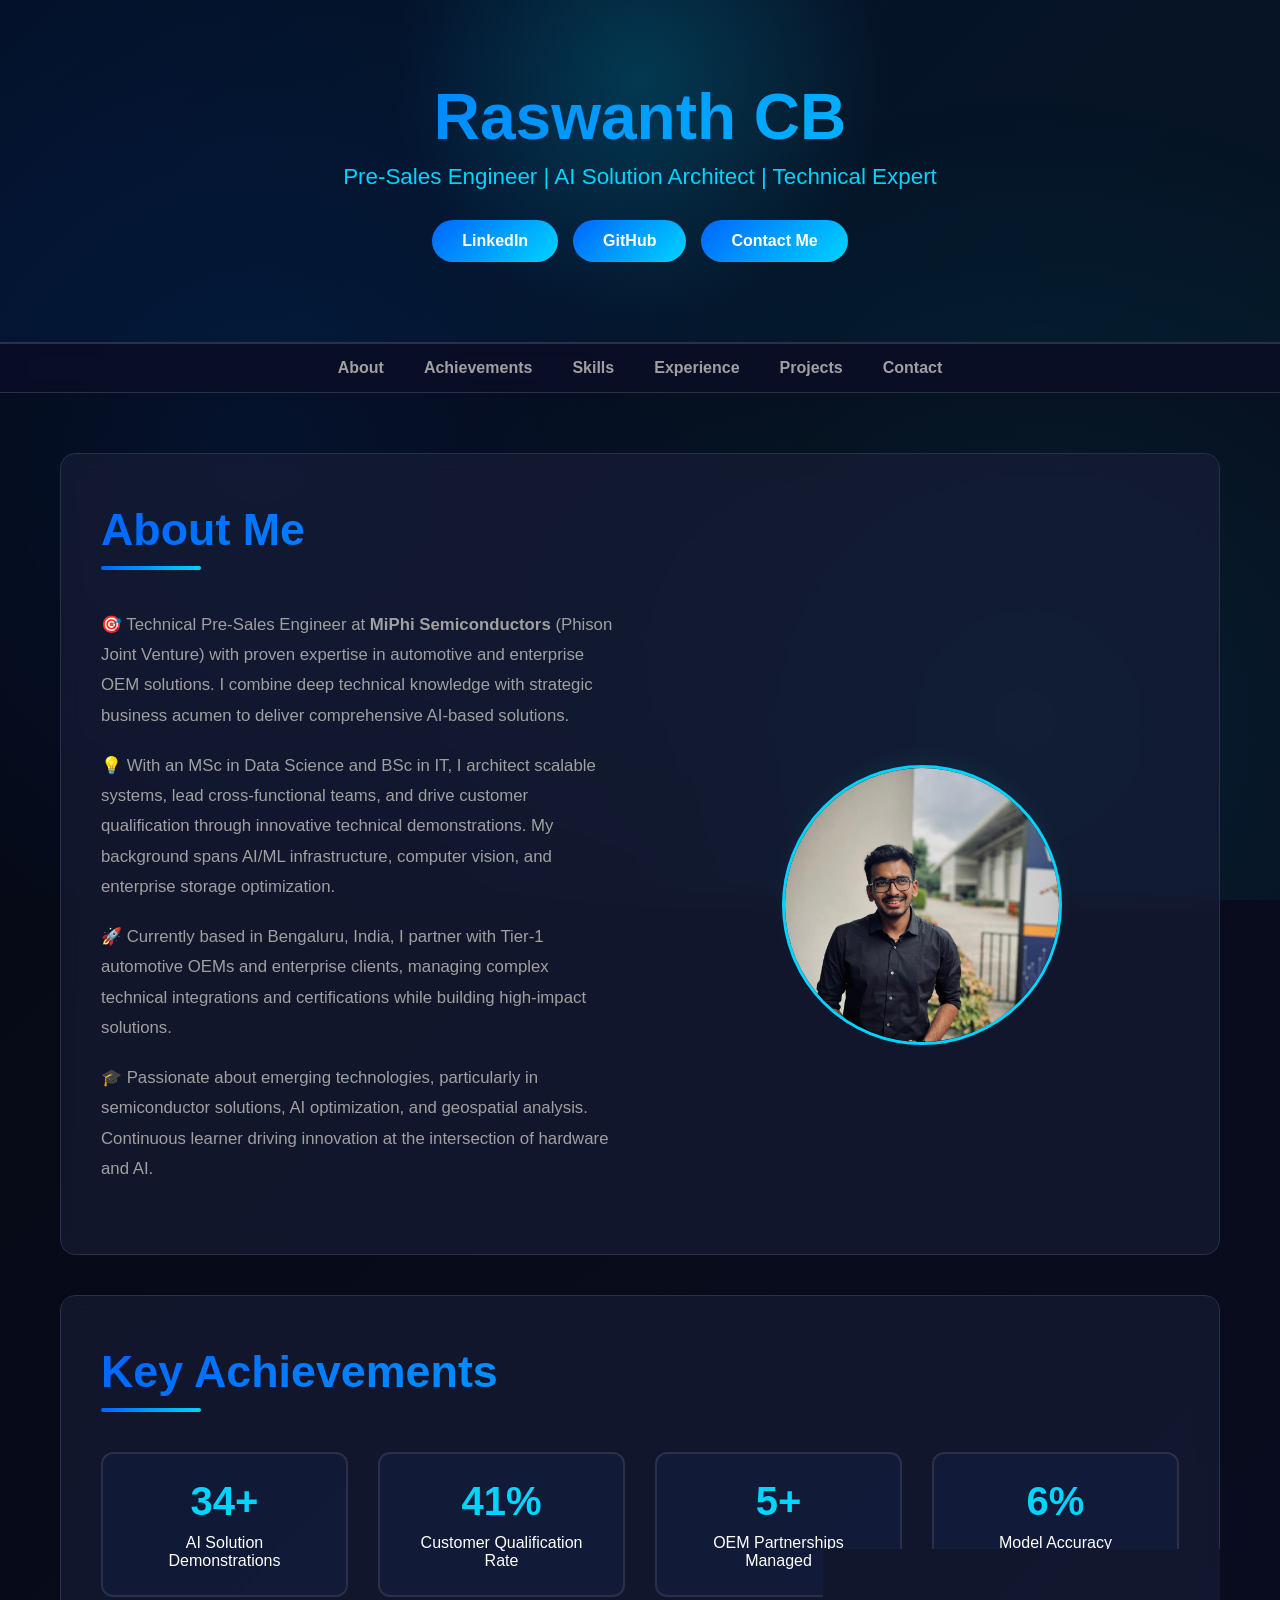
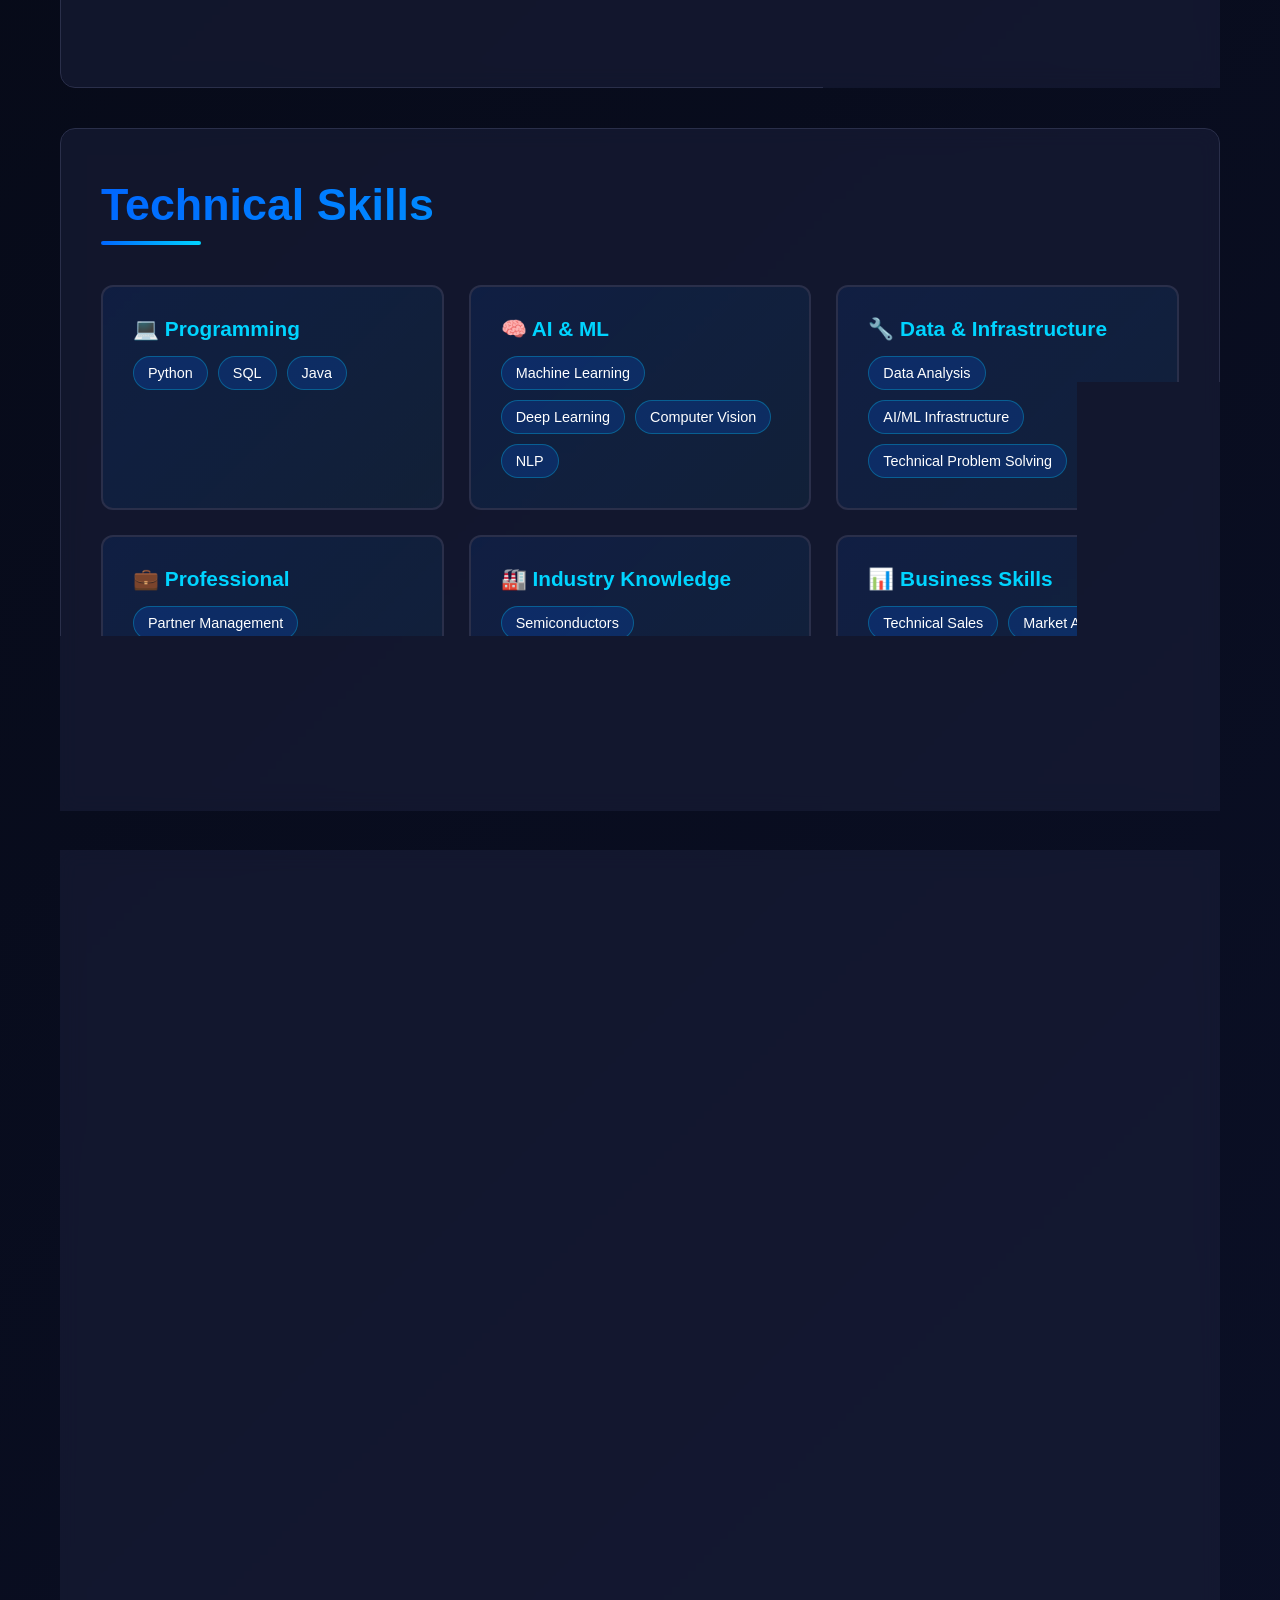
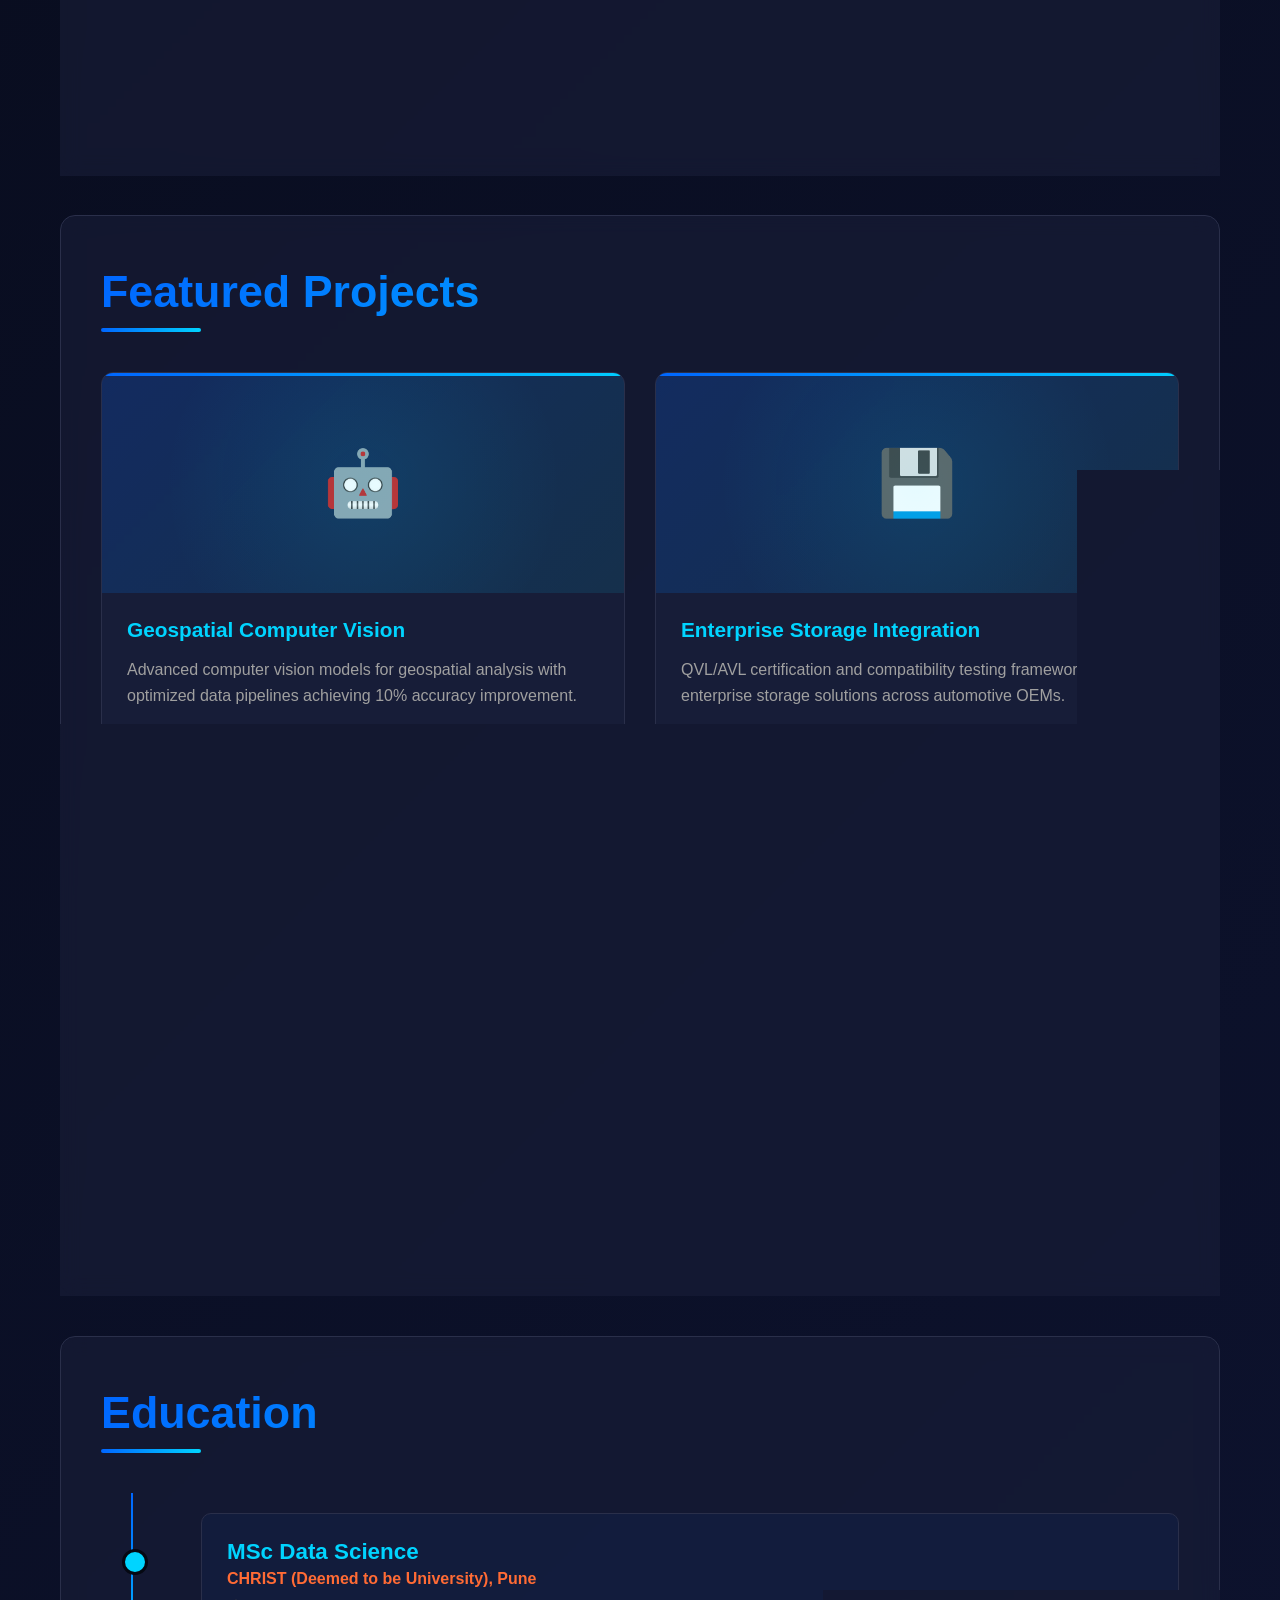
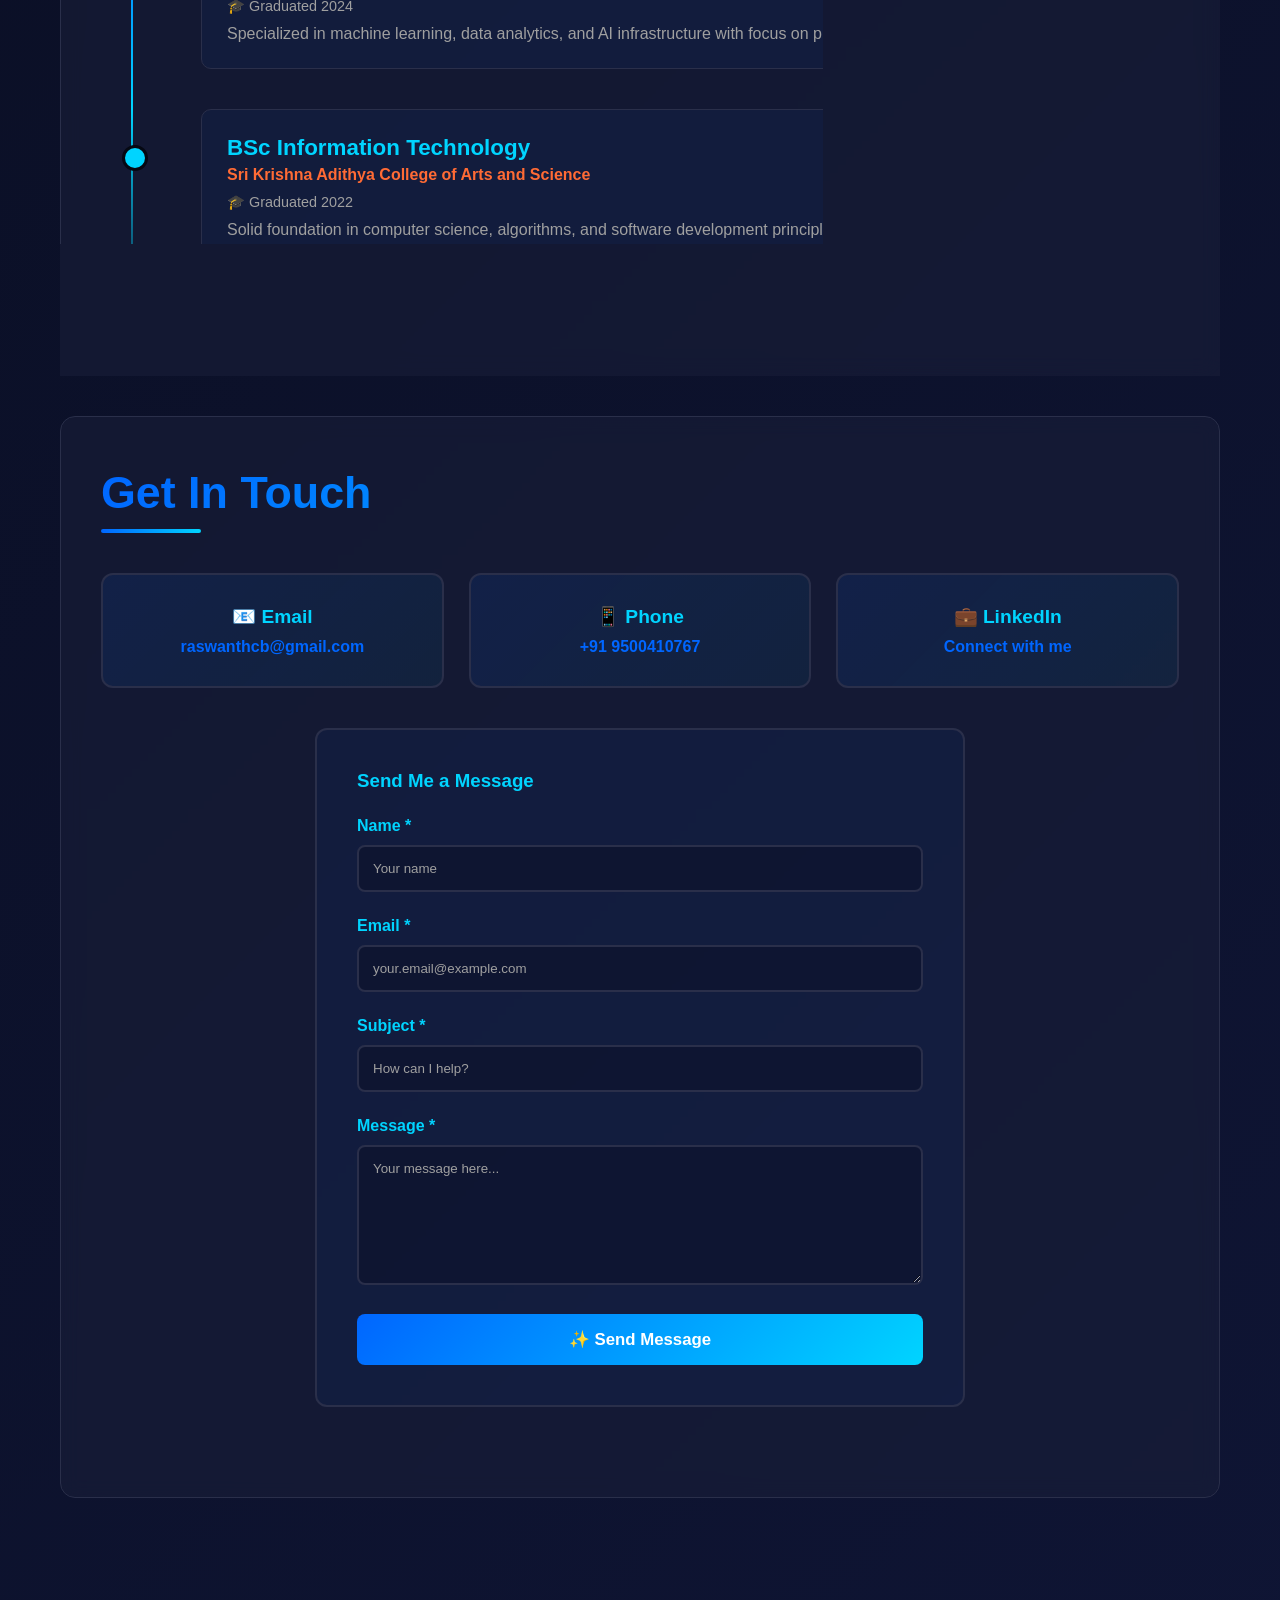
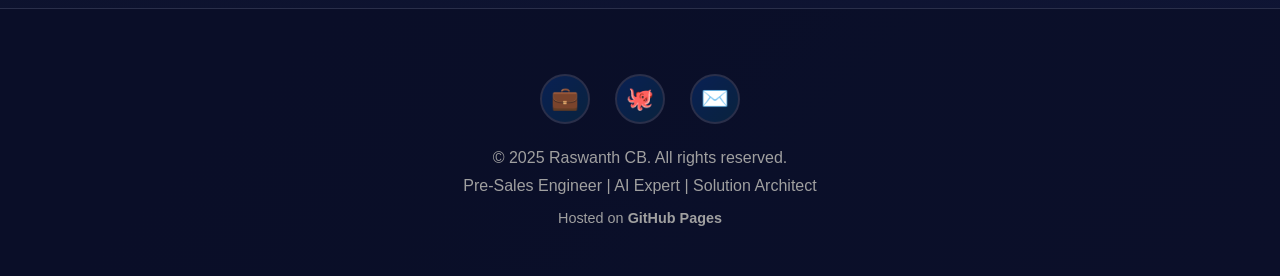
==== Raswanth CB Portfolio.html @ c5719f40 "Main" ====
<!DOCTYPE html>
<html lang="en">
<head>
    <meta charset="UTF-8">
    <meta name="viewport" content="width=device-width, initial-scale=1.0">
    <title>Raswanth CB - Pre-Sales Engineer & AI Expert</title>
    <style>
        * {
            margin: 0;
            padding: 0;
            box-sizing: border-box;
        }

        :root {
            --primary: #0066ff;
            --secondary: #00d4ff;
            --accent: #ff6b35;
            --dark-bg: #0a0e27;
            --darker-bg: #050812;
            --light-bg: #f8f9fa;
            --card-bg: #1a1f3a;
            --text-primary: #ffffff;
            --text-secondary: #a0a0a0;
            --border-color: #2a2f4a;
        }

        html {
            scroll-behavior: smooth;
        }

        body {
            font-family: 'Segoe UI', Tahoma, Geneva, Verdana, sans-serif;
            background: linear-gradient(135deg, var(--darker-bg) 0%, #0f1535 100%);
            color: var(--text-primary);
            overflow-x: hidden;
        }

        /* Animated Background */
        body::before {
            content: '';
            position: fixed;
            top: 0;
            left: 0;
            width: 100%;
            height: 100%;
            background: 
                radial-gradient(circle at 20% 50%, rgba(0, 102, 255, 0.1) 0%, transparent 50%),
                radial-gradient(circle at 80% 80%, rgba(0, 212, 255, 0.1) 0%, transparent 50%);
            pointer-events: none;
            z-index: -1;
            animation: bgShift 15s ease-in-out infinite;
        }

        @keyframes bgShift {
            0%, 100% { opacity: 0.5; }
            50% { opacity: 0.8; }
        }

        /* Header Section */
        header {
            background: linear-gradient(135deg, rgba(0, 102, 255, 0.1) 0%, rgba(0, 212, 255, 0.05) 100%);
            border-bottom: 2px solid var(--border-color);
            padding: 80px 20px;
            text-align: center;
            position: relative;
            overflow: hidden;
        }

        header::before {
            content: '';
            position: absolute;
            top: -50%;
            left: 50%;
            transform: translateX(-50%);
            width: 500px;
            height: 500px;
            background: radial-gradient(circle, rgba(0, 212, 255, 0.2) 0%, transparent 70%);
            animation: float 6s ease-in-out infinite;
        }

        @keyframes float {
            0%, 100% { transform: translateX(-50%) translateY(0px); }
            50% { transform: translateX(-50%) translateY(-30px); }
        }

        header h1 {
            font-size: 4em;
            font-weight: 800;
            margin-bottom: 10px;
            background: linear-gradient(135deg, var(--primary) 0%, var(--secondary) 100%);
            -webkit-background-clip: text;
            -webkit-text-fill-color: transparent;
            background-clip: text;
            animation: slideInDown 0.8s ease-out;
            position: relative;
            z-index: 1;
        }

        @keyframes slideInDown {
            from {
                opacity: 0;
                transform: translateY(-50px);
            }
            to {
                opacity: 1;
                transform: translateY(0);
            }
        }

        header p {
            font-size: 1.4em;
            color: var(--secondary);
            margin-bottom: 30px;
            animation: slideInUp 0.8s ease-out 0.2s both;
        }

        @keyframes slideInUp {
            from {
                opacity: 0;
                transform: translateY(50px);
            }
            to {
                opacity: 1;
                transform: translateY(0);
            }
        }

        .header-links {
            display: flex;
            justify-content: center;
            gap: 15px;
            flex-wrap: wrap;
            animation: slideInUp 0.8s ease-out 0.4s both;
        }

        .header-links a {
            padding: 12px 30px;
            background: linear-gradient(135deg, var(--primary) 0%, var(--secondary) 100%);
            color: white;
            text-decoration: none;
            border-radius: 30px;
            font-weight: 600;
            transition: all 0.3s ease;
            position: relative;
            overflow: hidden;
        }

        .header-links a::before {
            content: '';
            position: absolute;
            top: 0;
            left: -100%;
            width: 100%;
            height: 100%;
            background: rgba(255, 255, 255, 0.2);
            transition: left 0.3s ease;
        }

        .header-links a:hover::before {
            left: 100%;
        }

        .header-links a:hover {
            transform: translateY(-3px);
            box-shadow: 0 10px 30px rgba(0, 212, 255, 0.4);
        }

        /* Navigation */
        nav {
            background: rgba(10, 14, 39, 0.8);
            backdrop-filter: blur(10px);
            border-bottom: 1px solid var(--border-color);
            padding: 15px 20px;
            position: sticky;
            top: 0;
            z-index: 100;
        }

        nav ul {
            list-style: none;
            display: flex;
            justify-content: center;
            gap: 40px;
            flex-wrap: wrap;
            max-width: 1200px;
            margin: 0 auto;
        }

        nav a {
            color: var(--text-secondary);
            text-decoration: none;
            font-weight: 600;
            position: relative;
            transition: color 0.3s ease;
        }

        nav a::after {
            content: '';
            position: absolute;
            bottom: -5px;
            left: 0;
            width: 0;
            height: 2px;
            background: linear-gradient(90deg, var(--primary), var(--secondary));
            transition: width 0.3s ease;
        }

        nav a:hover {
            color: var(--secondary);
        }

        nav a:hover::after {
            width: 100%;
        }

        .container {
            max-width: 1200px;
            margin: 0 auto;
            padding: 20px;
        }

        section {
            background: rgba(26, 31, 58, 0.6);
            backdrop-filter: blur(10px);
            border: 1px solid var(--border-color);
            margin: 40px auto;
            padding: 50px 40px;
            border-radius: 15px;
            animation: fadeInUp 0.8s ease-out;
        }

        @keyframes fadeInUp {
            from {
                opacity: 0;
                transform: translateY(30px);
            }
            to {
                opacity: 1;
                transform: translateY(0);
            }
        }

        h2 {
            font-size: 2.8em;
            margin-bottom: 40px;
            background: linear-gradient(135deg, var(--primary) 0%, var(--secondary) 100%);
            -webkit-background-clip: text;
            -webkit-text-fill-color: transparent;
            background-clip: text;
            position: relative;
            padding-bottom: 15px;
        }

        h2::after {
            content: '';
            position: absolute;
            bottom: 0;
            left: 0;
            width: 100px;
            height: 4px;
            background: linear-gradient(90deg, var(--primary), var(--secondary));
            border-radius: 2px;
        }

        /* About Section */
        .about-content {
            display: grid;
            grid-template-columns: 1fr 1fr;
            gap: 50px;
            align-items: center;
        }

        .about-text p {
            margin-bottom: 20px;
            line-height: 1.8;
            color: var(--text-secondary);
            font-size: 1.05em;
        }

        .about-image {
            text-align: center;
            position: relative;
        }

        .about-image::before {
            content: '';
            position: absolute;
            top: -20px;
            left: 50%;
            transform: translateX(-50%);
            width: 300px;
            height: 300px;
            background: radial-gradient(circle, rgba(0, 212, 255, 0.3) 0%, transparent 70%);
            border-radius: 50%;
            animation: pulse 3s ease-in-out infinite;
        }

        @keyframes pulse {
            0%, 100% { transform: translateX(-50%) scale(1); }
            50% { transform: translateX(-50%) scale(1.1); }
        }

        .about-image img {
            width: 280px;
            height: 280px;
            border-radius: 50%;
            border: 3px solid var(--secondary);
            object-fit: cover;
            position: relative;
            z-index: 1;
            transition: transform 0.3s ease;
        }

        .about-image img:hover {
            transform: scale(1.05);
        }

        /* Skills Section */
        .skills-grid {
            display: grid;
            grid-template-columns: repeat(auto-fit, minmax(280px, 1fr));
            gap: 25px;
            margin-top: 30px;
        }

        .skill-card {
            background: linear-gradient(135deg, rgba(0, 102, 255, 0.1) 0%, rgba(0, 212, 255, 0.05) 100%);
            border: 2px solid var(--border-color);
            padding: 30px;
            border-radius: 12px;
            transition: all 0.3s ease;
            position: relative;
            overflow: hidden;
        }

        .skill-card::before {
            content: '';
            position: absolute;
            top: 0;
            left: 0;
            width: 100%;
            height: 4px;
            background: linear-gradient(90deg, var(--primary), var(--secondary));
            transform: scaleX(0);
            transform-origin: left;
            transition: transform 0.3s ease;
        }

        .skill-card:hover::before {
            transform: scaleX(1);
        }

        .skill-card:hover {
            transform: translateY(-10px);
            border-color: var(--secondary);
            background: linear-gradient(135deg, rgba(0, 102, 255, 0.15) 0%, rgba(0, 212, 255, 0.1) 100%);
        }

        .skill-card h4 {
            font-size: 1.3em;
            margin-bottom: 15px;
            color: var(--secondary);
        }

        .skill-tags {
            display: flex;
            flex-wrap: wrap;
            gap: 10px;
        }

        .skill-tag {
            background: rgba(0, 102, 255, 0.2);
            border: 1px solid rgba(0, 212, 255, 0.3);
            padding: 8px 14px;
            border-radius: 20px;
            font-size: 0.9em;
            transition: all 0.3s ease;
        }

        .skill-tag:hover {
            background: rgba(0, 212, 255, 0.3);
            border-color: var(--secondary);
            transform: scale(1.05);
        }

        /* Experience Section */
        .experience-timeline {
            position: relative;
            padding: 20px 0;
        }

        .experience-timeline::before {
            content: '';
            position: absolute;
            left: 30px;
            top: 0;
            bottom: 0;
            width: 2px;
            background: linear-gradient(180deg, var(--primary), var(--secondary), transparent);
        }

        .experience-item {
            margin-bottom: 40px;
            margin-left: 100px;
            padding: 25px;
            background: rgba(0, 102, 255, 0.05);
            border: 1px solid var(--border-color);
            border-radius: 10px;
            position: relative;
            transition: all 0.3s ease;
        }

        .experience-item::before {
            content: '';
            position: absolute;
            left: -80px;
            top: 35px;
            width: 20px;
            height: 20px;
            background: var(--secondary);
            border: 3px solid var(--darker-bg);
            border-radius: 50%;
            transition: all 0.3s ease;
        }

        .experience-item:hover {
            background: rgba(0, 102, 255, 0.1);
            border-color: var(--secondary);
            transform: translateX(10px);
        }

        .experience-item:hover::before {
            width: 28px;
            height: 28px;
            left: -84px;
            top: 31px;
            box-shadow: 0 0 20px rgba(0, 212, 255, 0.6);
        }

        .experience-item h3 {
            font-size: 1.4em;
            color: var(--secondary);
            margin: 0 0 5px 0;
        }

        .company {
            color: var(--accent);
            font-weight: 600;
            margin: 5px 0;
        }

        .duration {
            color: var(--text-secondary);
            font-size: 0.9em;
            margin: 10px 0;
        }

        .responsibilities {
            margin: 15px 0;
            color: var(--text-secondary);
        }

        .responsibilities li {
            margin-left: 20px;
            margin-bottom: 10px;
            line-height: 1.6;
        }

        /* Projects Section */
        .project-grid {
            display: grid;
            grid-template-columns: repeat(auto-fit, minmax(340px, 1fr));
            gap: 30px;
            margin-top: 30px;
        }

        .project-card {
            background: rgba(26, 31, 58, 0.8);
            border: 1px solid var(--border-color);
            border-radius: 12px;
            overflow: hidden;
            transition: all 0.3s ease;
            position: relative;
        }

        .project-card::before {
            content: '';
            position: absolute;
            top: 0;
            left: 0;
            right: 0;
            height: 3px;
            background: linear-gradient(90deg, var(--primary), var(--secondary), var(--accent));
            background-size: 200% 100%;
            animation: gradient 3s ease infinite;
        }

        @keyframes gradient {
            0% { background-position: 0% center; }
            100% { background-position: 200% center; }
        }

        .project-card:hover {
            transform: translateY(-15px);
            border-color: var(--secondary);
            box-shadow: 0 20px 40px rgba(0, 212, 255, 0.2);
        }

        .project-image {
            width: 100%;
            height: 220px;
            background: linear-gradient(135deg, rgba(0, 102, 255, 0.2) 0%, rgba(0, 212, 255, 0.1) 100%);
            display: flex;
            align-items: center;
            justify-content: center;
            font-size: 4em;
            position: relative;
            overflow: hidden;
        }

        .project-image::before {
            content: '';
            position: absolute;
            top: 0;
            left: 0;
            right: 0;
            bottom: 0;
            background: radial-gradient(circle at 50% 50%, rgba(0, 212, 255, 0.1) 0%, transparent 70%);
            animation: shine 3s ease-in-out infinite;
        }

        @keyframes shine {
            0%, 100% { opacity: 0; }
            50% { opacity: 1; }
        }

        .project-content {
            padding: 25px;
        }

        .project-content h3 {
            font-size: 1.3em;
            color: var(--secondary);
            margin-bottom: 10px;
        }

        .project-description {
            color: var(--text-secondary);
            margin: 15px 0;
            line-height: 1.6;
        }

        .project-tech {
            display: flex;
            flex-wrap: wrap;
            gap: 8px;
            margin: 15px 0;
        }

        .tech-badge {
            background: rgba(0, 102, 255, 0.2);
            border: 1px solid rgba(0, 212, 255, 0.3);
            color: var(--secondary);
            padding: 6px 12px;
            border-radius: 15px;
            font-size: 0.8em;
            transition: all 0.3s ease;
        }

        .tech-badge:hover {
            background: rgba(0, 212, 255, 0.3);
            border-color: var(--secondary);
        }

        .project-links {
            margin-top: 15px;
            display: flex;
            gap: 10px;
        }

        .project-links a {
            flex: 1;
            padding: 10px 15px;
            background: linear-gradient(135deg, var(--primary) 0%, var(--secondary) 100%);
            color: white;
            text-decoration: none;
            border-radius: 6px;
            text-align: center;
            font-weight: 600;
            transition: all 0.3s ease;
            position: relative;
            overflow: hidden;
        }

        .project-links a::before {
            content: '';
            position: absolute;
            top: 50%;
            left: 50%;
            width: 0;
            height: 0;
            background: rgba(255, 255, 255, 0.3);
            border-radius: 50%;
            transform: translate(-50%, -50%);
            transition: width 0.6s, height 0.6s;
        }

        .project-links a:hover::before {
            width: 300px;
            height: 300px;
        }

        .project-links a:hover {
            transform: translateY(-2px);
        }

        /* Contact Section */
        .contact-info {
            display: grid;
            grid-template-columns: repeat(auto-fit, minmax(250px, 1fr));
            gap: 25px;
            margin: 40px 0;
        }

        .contact-item {
            background: linear-gradient(135deg, rgba(0, 102, 255, 0.1) 0%, rgba(0, 212, 255, 0.05) 100%);
            border: 2px solid var(--border-color);
            padding: 30px;
            border-radius: 12px;
            text-align: center;
            transition: all 0.3s ease;
            position: relative;
            overflow: hidden;
        }

        .contact-item::before {
            content: '';
            position: absolute;
            top: -50%;
            left: 50%;
            transform: translateX(-50%);
            width: 200px;
            height: 200px;
            background: radial-gradient(circle, rgba(0, 212, 255, 0.2) 0%, transparent 70%);
            opacity: 0;
            transition: opacity 0.3s ease;
        }

        .contact-item:hover {
            border-color: var(--secondary);
            transform: translateY(-10px);
        }

        .contact-item:hover::before {
            opacity: 1;
        }

        .contact-item h4 {
            font-size: 1.2em;
            margin-bottom: 10px;
            color: var(--secondary);
            position: relative;
            z-index: 1;
        }

        .contact-item a {
            color: var(--primary);
            text-decoration: none;
            font-weight: 600;
            transition: color 0.3s ease;
            position: relative;
            z-index: 1;
        }

        .contact-item a:hover {
            color: var(--secondary);
        }

        /* Contact Form */
        .contact-form {
            max-width: 650px;
            margin: 40px auto;
            padding: 40px;
            background: rgba(0, 102, 255, 0.05);
            border: 2px solid var(--border-color);
            border-radius: 12px;
        }

        .form-group {
            margin-bottom: 25px;
        }

        .form-group label {
            display: block;
            margin-bottom: 10px;
            font-weight: 600;
            color: var(--secondary);
        }

        .form-group input,
        .form-group textarea {
            width: 100%;
            padding: 14px;
            background: rgba(10, 14, 39, 0.5);
            border: 2px solid var(--border-color);
            border-radius: 8px;
            color: var(--text-primary);
            font-family: inherit;
            transition: all 0.3s ease;
        }

        .form-group input::placeholder,
        .form-group textarea::placeholder {
            color: var(--text-secondary);
        }

        .form-group input:focus,
        .form-group textarea:focus {
            outline: none;
            border-color: var(--secondary);
            background: rgba(0, 102, 255, 0.1);
            box-shadow: 0 0 15px rgba(0, 212, 255, 0.2);
        }

        .form-group textarea {
            resize: vertical;
            min-height: 140px;
        }

        .submit-btn {
            width: 100%;
            padding: 15px;
            background: linear-gradient(135deg, var(--primary) 0%, var(--secondary) 100%);
            color: white;
            border: none;
            border-radius: 8px;
            font-size: 1.05em;
            font-weight: 700;
            cursor: pointer;
            transition: all 0.3s ease;
            position: relative;
            overflow: hidden;
        }

        .submit-btn::before {
            content: '';
            position: absolute;
            top: 0;
            left: -100%;
            width: 100%;
            height: 100%;
            background: rgba(255, 255, 255, 0.2);
            transition: left 0.3s ease;
        }

        .submit-btn:hover::before {
            left: 100%;
        }

        .submit-btn:hover {
            transform: translateY(-3px);
            box-shadow: 0 15px 35px rgba(0, 212, 255, 0.4);
        }

        /* Footer */
        footer {
            background: rgba(10, 14, 39, 0.8);
            border-top: 1px solid var(--border-color);
            color: var(--text-secondary);
            text-align: center;
            padding: 40px 20px;
            margin-top: 50px;
        }

        .social-links {
            display: flex;
            justify-content: center;
            gap: 25px;
            margin: 25px 0;
        }

        .social-links a {
            display: inline-flex;
            align-items: center;
            justify-content: center;
            width: 50px;
            height: 50px;
            background: linear-gradient(135deg, rgba(0, 102, 255, 0.2) 0%, rgba(0, 212, 255, 0.1) 100%);
            border: 2px solid var(--border-color);
            border-radius: 50%;
            color: var(--secondary);
            text-decoration: none;
            font-size: 1.4em;
            transition: all 0.3s ease;
        }

        .social-links a:hover {
            background: linear-gradient(135deg, var(--primary) 0%, var(--secondary) 100%);
            border-color: var(--secondary);
            transform: translateY(-5px);
            box-shadow: 0 10px 25px rgba(0, 212, 255, 0.3);
        }

        footer p {
            margin: 10px 0;
        }

        /* Responsive Design */
        @media (max-width: 768px) {
            header h1 {
                font-size: 2.2em;
            }

            header p {
                font-size: 1.1em;
            }

            nav ul {
                gap: 20px;
            }

            section {
                padding: 30px 20px;
                margin: 25px auto;
            }

            h2 {
                font-size: 1.8em;
            }

            .about-content {
                grid-template-columns: 1fr;
            }

            .about-image img {
                width: 200px;
                height: 200px;
            }

            .project-grid {
                grid-template-columns: 1fr;
            }

            .experience-timeline::before {
                left: 15px;
            }

            .experience-item {
                margin-left: 60px;
            }

            .experience-item::before {
                left: -50px;
            }

            .contact-form {
                padding: 25px;
            }
        }

        /* Scroll Animation */
        .fade-in {
            opacity: 0;
            transform: translateY(20px);
            animation: fadeInUp 0.8s ease-out forwards;
        }

        /* Counter Animation */
        .stat-number {
            font-size: 2.5em;
            font-weight: 700;
            color: var(--secondary);
            margin-bottom: 10px;
        }

        .stats-container {
            display: grid;
            grid-template-columns: repeat(auto-fit, minmax(200px, 1fr));
            gap: 30px;
            margin: 40px 0;
        }

        .stat-card {
            text-align: center;
            padding: 25px;
            background: rgba(0, 102, 255, 0.05);
            border: 2px solid var(--border-color);
            border-radius: 12px;
            transition: all 0.3s ease;
        }

        .stat-card:hover {
            border-color: var(--secondary);
            transform: translateY(-8px);
            background: rgba(0, 102, 255, 0.1);
        }
    </style>
</head>
<body>
    <header>
        <h1>Raswanth CB</h1>
        <p>Pre-Sales Engineer | AI Solution Architect | Technical Expert</p>
        <div class="header-links">
            <a href="https://www.linkedin.com/in/raswanth-cb-0250451b0/" target="_blank">LinkedIn</a>
            <a href="https://github.com/raswanth-cb" target="_blank">GitHub</a>
            <a href="#contact">Contact Me</a>
        </div>
    </header>

    <nav>
        <ul>
            <li><a href="#about">About</a></li>
            <li><a href="#stats">Achievements</a></li>
            <li><a href="#skills">Skills</a></li>
            <li><a href="#experience">Experience</a></li>
            <li><a href="#projects">Projects</a></li>
            <li><a href="#contact">Contact</a></li>
        </ul>
    </nav>

    <div class="container">
        <!-- About Section -->
        <section id="about">
            <h2>About Me</h2>
            <div class="about-content">
                <div class="about-text">
                    <p>🎯 Technical Pre-Sales Engineer at <strong>MiPhi Semiconductors</strong> (Phison Joint Venture) with proven expertise in automotive and enterprise OEM solutions. I combine deep technical knowledge with strategic business acumen to deliver comprehensive AI-based solutions.</p>
                    <p>💡 With an MSc in Data Science and BSc in IT, I architect scalable systems, lead cross-functional teams, and drive customer qualification through innovative technical demonstrations. My background spans AI/ML infrastructure, computer vision, and enterprise storage optimization.</p>
                    <p>🚀 Currently based in Bengaluru, India, I partner with Tier-1 automotive OEMs and enterprise clients, managing complex technical integrations and certifications while building high-impact solutions.</p>
                    <p>🎓 Passionate about emerging technologies, particularly in semiconductor solutions, AI optimization, and geospatial analysis. Continuous learner driving innovation at the intersection of hardware and AI.</p>
                </div>
                <div class="about-image">
                    <img src="WhatsApp Image 2025-12-21 at 8.25.29 PM.jpeg" alt="Profile Photo">
                </div>
            </div>
        </section>

        <!-- Achievements Section -->
        <section id="stats">
            <h2>Key Achievements</h2>
            <div class="stats-container">
                <div class="stat-card">
                    <div class="stat-number">50+</div>
                    <p>AI Solution Demonstrations</p>
                </div>
                <div class="stat-card">
                    <div class="stat-number">60%</div>
                    <p>Customer Qualification Rate</p>
                </div>
                <div class="stat-card">
                    <div class="stat-number">8+</div>
                    <p>OEM Partnerships Managed</p>
                </div>
                <div class="stat-card">
                    <div class="stat-number">10%</div>
                    <p>Model Accuracy Improvement</p>
                </div>
            </div>
        </section>

        <!-- Skills Section -->
        <section id="skills">
            <h2>Technical Skills</h2>
            <div class="skills-grid">
                <div class="skill-card">
                    <h4>💻 Programming</h4>
                    <div class="skill-tags">
                        <span class="skill-tag">Python</span>
                        <span class="skill-tag">SQL</span>
                        <span class="skill-tag">Java</span>
                    </div>
                </div>
                <div class="skill-card">
                    <h4>🧠 AI & ML</h4>
                    <div class="skill-tags">
                        <span class="skill-tag">Machine Learning</span>
                        <span class="skill-tag">Deep Learning</span>
                        <span class="skill-tag">Computer Vision</span>
                        <span class="skill-tag">NLP</span>
                    </div>
                </div>
                <div class="skill-card">
                    <h4>🔧 Data & Infrastructure</h4>
                    <div class="skill-tags">
                        <span class="skill-tag">Data Analysis</span>
                        <span class="skill-tag">AI/ML Infrastructure</span>
                        <span class="skill-tag">Technical Problem Solving</span>
                    </div>
                </div>
                <div class="skill-card">
                    <h4>💼 Professional</h4>
                    <div class="skill-tags">
                        <span class="skill-tag">Partner Management</span>
                        <span class="skill-tag">Team Leadership</span>
                        <span class="skill-tag">Solution Design</span>
                    </div>
                </div>
                <div class="skill-card">
                    <h4>🏭 Industry Knowledge</h4>
                    <div class="skill-tags">
                        <span class="skill-tag">Semiconductors</span>
                        <span class="skill-tag">Automotive OEM</span>
                        <span class="skill-tag">Enterprise Storage</span>
                        <span class="skill-tag">QVL/AVL</span>
                    </div>
                </div>
                <div class="skill-card">
                    <h4>📊 Business Skills</h4>
                    <div class="skill-tags">
                        <span class="skill-tag">Technical Sales</span>
                        <span class="skill-tag">Market Analysis</span>
                        <span class="skill-tag">Troubleshooting</span>
                    </div>
                </div>
            </div>
        </section>

        <!-- Experience Section -->
        <section id="experience">
            <h2>Work Experience</h2>
            <div class="experience-timeline">
                <div class="experience-item">
                    <h3>Pre-Sales Engineer</h3>
                    <div class="company">MiPhi Semiconductors (Phison Joint Venture)</div>
                    <div class="duration">📍 Bangalore | Nov 2024 – Present</div>
                    <div class="responsibilities">
                        <ul>
                            <li>🎯 Managed 8+ OEM partnerships, delivered 50+ AI-based solution demonstrations achieving 60% customer qualification rate</li>
                            <li>📋 Managed QVL/AVL certification and integration compatibility testing for Enterprise storage SKUs across Tier-1 and Tier-2 OEMs</li>
                            <li>🔧 Worked and troubleshot embedded storage solutions for Tier-1 automotive OEM partners</li>
                            <li>👥 Led 2+ cross-functional technical projects, aligning teams from Engineering, Sales, and Product Management on solution roadmaps</li>
                        </ul>
                    </div>
                </div>

                <div class="experience-item">
                    <h3>AI Developer Intern</h3>
                    <div class="company">Tata Institute of Social Sciences (TISS)</div>
                    <div class="duration">📍 Hyderabad | Jan 2024 – Jun 2024</div>
                    <div class="responsibilities">
                        <ul>
                            <li>🛰️ Architected computer vision models for geospatial analysis applications</li>
                            <li>📈 Increased model accuracy by 10% through optimized data processing pipelines</li>
                            <li>🗺️ Processed geospatial data points across multiple datasets for advanced analytics</li>
                        </ul>
                    </div>
                </div>
            </div>
        </section>

        <!-- Projects Section -->
        <section id="projects">
            <h2>Featured Projects</h2>
            <div class="project-grid">
                <div class="project-card">
                    <div class="project-image">🤖</div>
                    <div class="project-content">
                        <h3>Geospatial Computer Vision</h3>
                        <p class="project-description">Advanced computer vision models for geospatial analysis with optimized data pipelines achieving 10% accuracy improvement.</p>
                        <div class="project-tech">
                            <span class="tech-badge">Python</span>
                            <span class="tech-badge">Computer Vision</span>
                            <span class="tech-badge">Geospatial Data</span>
                            <span class="tech-badge">TensorFlow</span>
                        </div>
                    </div>
                </div>

                <div class="project-card">
                    <div class="project-image">💾</div>
                    <div class="project-content">
                        <h3>Enterprise Storage Integration</h3>
                        <p class="project-description">QVL/AVL certification and compatibility testing framework for enterprise storage solutions across automotive OEMs.</p>
                        <div class="project-tech">
                            <span class="tech-badge">Hardware Testing</span>
                            <span class="tech-badge">Integration</span>
                            <span class="tech-badge">Validation</span>
                            <span class="tech-badge">Certification</span>
                        </div>
                    </div>
                </div>

                <div class="project-card">
                    <div class="project-image">🔌</div>
                    <div class="project-content">
                        <h3>AI Solution Architecture</h3>
                        <p class="project-description">Designed and delivered 50+ AI-based solution demonstrations for automotive and enterprise clients with 60% qualification rate.</p>
                        <div class="project-tech">
                            <span class="tech-badge">AI/ML</span>
                            <span class="tech-badge">Solution Design</span>
                            <span class="tech-badge">Demonstration</span>
                            <span class="tech-badge">Deployment</span>
                        </div>
                    </div>
                </div>

                <div class="project-card">
                    <div class="project-image">📊</div>
                    <div class="project-content">
                        <h3>OEM Partnership Management</h3>
                        <p class="project-description">Strategic partnership management framework for 8+ automotive OEM clients, driving technical alignment and product adoption.</p>
                        <div class="project-tech">
                            <span class="tech-badge">Partner Mgmt</span>
                            <span class="tech-badge">Strategy</span>
                            <span class="tech-badge">Leadership</span>
                            <span class="tech-badge">OEM Relations</span>
                        </div>
                    </div>
                </div>
            </div>
        </section>

        <!-- Education Section -->
        <section id="education">
            <h2>Education</h2>
            <div class="experience-timeline">
                <div class="experience-item">
                    <h3>MSc Data Science</h3>
                    <div class="company">CHRIST (Deemed to be University), Pune</div>
                    <div class="duration">🎓 Graduated 2024</div>
                    <p style="color: var(--text-secondary); margin-top: 10px;">Specialized in machine learning, data analytics, and AI infrastructure with focus on practical applications.</p>
                </div>

                <div class="experience-item">
                    <h3>BSc Information Technology</h3>
                    <div class="company">Sri Krishna Adithya College of Arts and Science</div>
                    <div class="duration">🎓 Graduated 2022</div>
                    <p style="color: var(--text-secondary); margin-top: 10px;">Solid foundation in computer science, algorithms, and software development principles.</p>
                </div>
            </div>
        </section>

        <!-- Contact Section -->
        <section id="contact">
            <h2>Get In Touch</h2>
            <div class="contact-info">
                <div class="contact-item">
                    <h4>📧 Email</h4>
                    <a href="mailto:raswanthcb@gmail.com">raswanthcb@gmail.com</a>
                </div>
                <div class="contact-item">
                    <h4>📱 Phone</h4>
                    <a href="tel:+919500410767">+91 9500410767</a>
                </div>
                <div class="contact-item">
                    <h4>💼 LinkedIn</h4>
                    <a href="https://www.linkedin.com/in/raswanth-cb-0250451b0/" target="_blank">Connect with me</a>
                </div>
            </div>
            
            <div class="contact-form">
                <h3 style="color: var(--secondary); margin-bottom: 25px;">Send Me a Message</h3>
                <form id="contactForm">
                    <div class="form-group">
                        <label for="name">Name *</label>
                        <input type="text" id="name" name="name" placeholder="Your name" required>
                    </div>
                    <div class="form-group">
                        <label for="email">Email *</label>
                        <input type="email" id="email" name="email" placeholder="your.email@example.com" required>
                    </div>
                    <div class="form-group">
                        <label for="subject">Subject *</label>
                        <input type="text" id="subject" name="subject" placeholder="How can I help?" required>
                    </div>
                    <div class="form-group">
                        <label for="message">Message *</label>
                        <textarea id="message" name="message" placeholder="Your message here..." required></textarea>
                    </div>
                    <button type="submit" class="submit-btn">✨ Send Message</button>
                </form>
            </div>
        </section>
    </div>

    <footer>
        <div class="social-links">
            <a href="https://www.linkedin.com/in/raswanth-cb-0250451b0/" target="_blank" title="LinkedIn">💼</a>
            <a href="https://github.com/raswanth-cb" target="_blank" title="GitHub">🐙</a>
            <a href="mailto:raswanthcb@gmail.com" title="Email">✉️</a>
        </div>
        <p>&copy; 2025 Raswanth CB. All rights reserved.</p>
        <p>Pre-Sales Engineer | AI Expert | Solution Architect</p>
        <p style="font-size: 0.9em; margin-top: 15px;">Hosted on <strong>GitHub Pages</strong></p>
    </footer>

    <script>
        // Form Submission Handler
        document.getElementById('contactForm').addEventListener('submit', function(e) {
            e.preventDefault();
            
            const name = document.getElementById('name').value;
            const email = document.getElementById('email').value;
            const subject = document.getElementById('subject').value;
            const message = document.getElementById('message').value;
            
            // Simple validation
            if(name && email && subject && message) {
                alert(`Thank you, ${name}! Your message has been received. I'll get back to you soon at ${email}.`);
                this.reset();
            } else {
                alert('Please fill all fields!');
            }
        });

        // Smooth Scrolling for Navigation
        document.querySelectorAll('a[href^="#"]').forEach(anchor => {
            anchor.addEventListener('click', function(e) {
                e.preventDefault();
                const target = document.querySelector(this.getAttribute('href'));
                if(target) {
                    target.scrollIntoView({ behavior: 'smooth', block: 'start' });
                }
            });
        });

        // Intersection Observer for Fade-in Animation
        const observerOptions = {
            threshold: 0.1,
            rootMargin: '0px 0px -100px 0px'
        };

        const observer = new IntersectionObserver(function(entries) {
            entries.forEach(entry => {
                if(entry.isIntersecting) {
                    entry.target.classList.add('fade-in');
                    observer.unobserve(entry.target);
                }
            });
        }, observerOptions);

        // Observe all sections
        document.querySelectorAll('section').forEach(section => {
            observer.observe(section);
        });

        // Counter Animation for Stats
        function animateCounter(element, target, duration = 2000) {
            const start = 0;
            const startTime = Date.now();
            
            function updateCount() {
                const elapsed = Date.now() - startTime;
                const progress = Math.min(elapsed / duration, 1);
                const count = Math.floor(start + (target - start) * progress);
                element.textContent = count + (element.dataset.suffix || '');
                
                if(progress < 1) {
                    requestAnimationFrame(updateCount);
                }
            }
            
            updateCount();
        }

        // Initialize Counter Animation when stats section is visible
        const statsObserver = new IntersectionObserver(function(entries) {
            entries.forEach(entry => {
                if(entry.isIntersecting && !entry.target.dataset.animated) {
                    entry.target.dataset.animated = 'true';
                    
                    document.querySelectorAll('.stat-number').forEach(stat => {
                        const text = stat.textContent;
                        const number = parseInt(text);
                        stat.dataset.suffix = text.replace(number, '');
                        animateCounter(stat, number);
                    });
                    
                    statsObserver.unobserve(entry.target);
                }
            });
        }, { threshold: 0.5 });

        const statsSection = document.getElementById('stats');
        if(statsSection) {
            statsObserver.observe(statsSection);
        }

        // Active Navigation Link
        window.addEventListener('scroll', function() {
            const sections = document.querySelectorAll('section');
            const navLinks = document.querySelectorAll('nav a');
            
            let current = '';
            sections.forEach(section => {
                const sectionTop = section.offsetTop;
                const sectionHeight = section.clientHeight;
                if(pageYOffset >= (sectionTop - 200)) {
                    current = section.getAttribute('id');
                }
            });
            
            navLinks.forEach(link => {
                link.style.color = '';
                if(link.getAttribute('href').slice(1) === current) {
                    link.style.color = 'var(--secondary)';
                }
            });
        });
    </script>
</body>
</html>
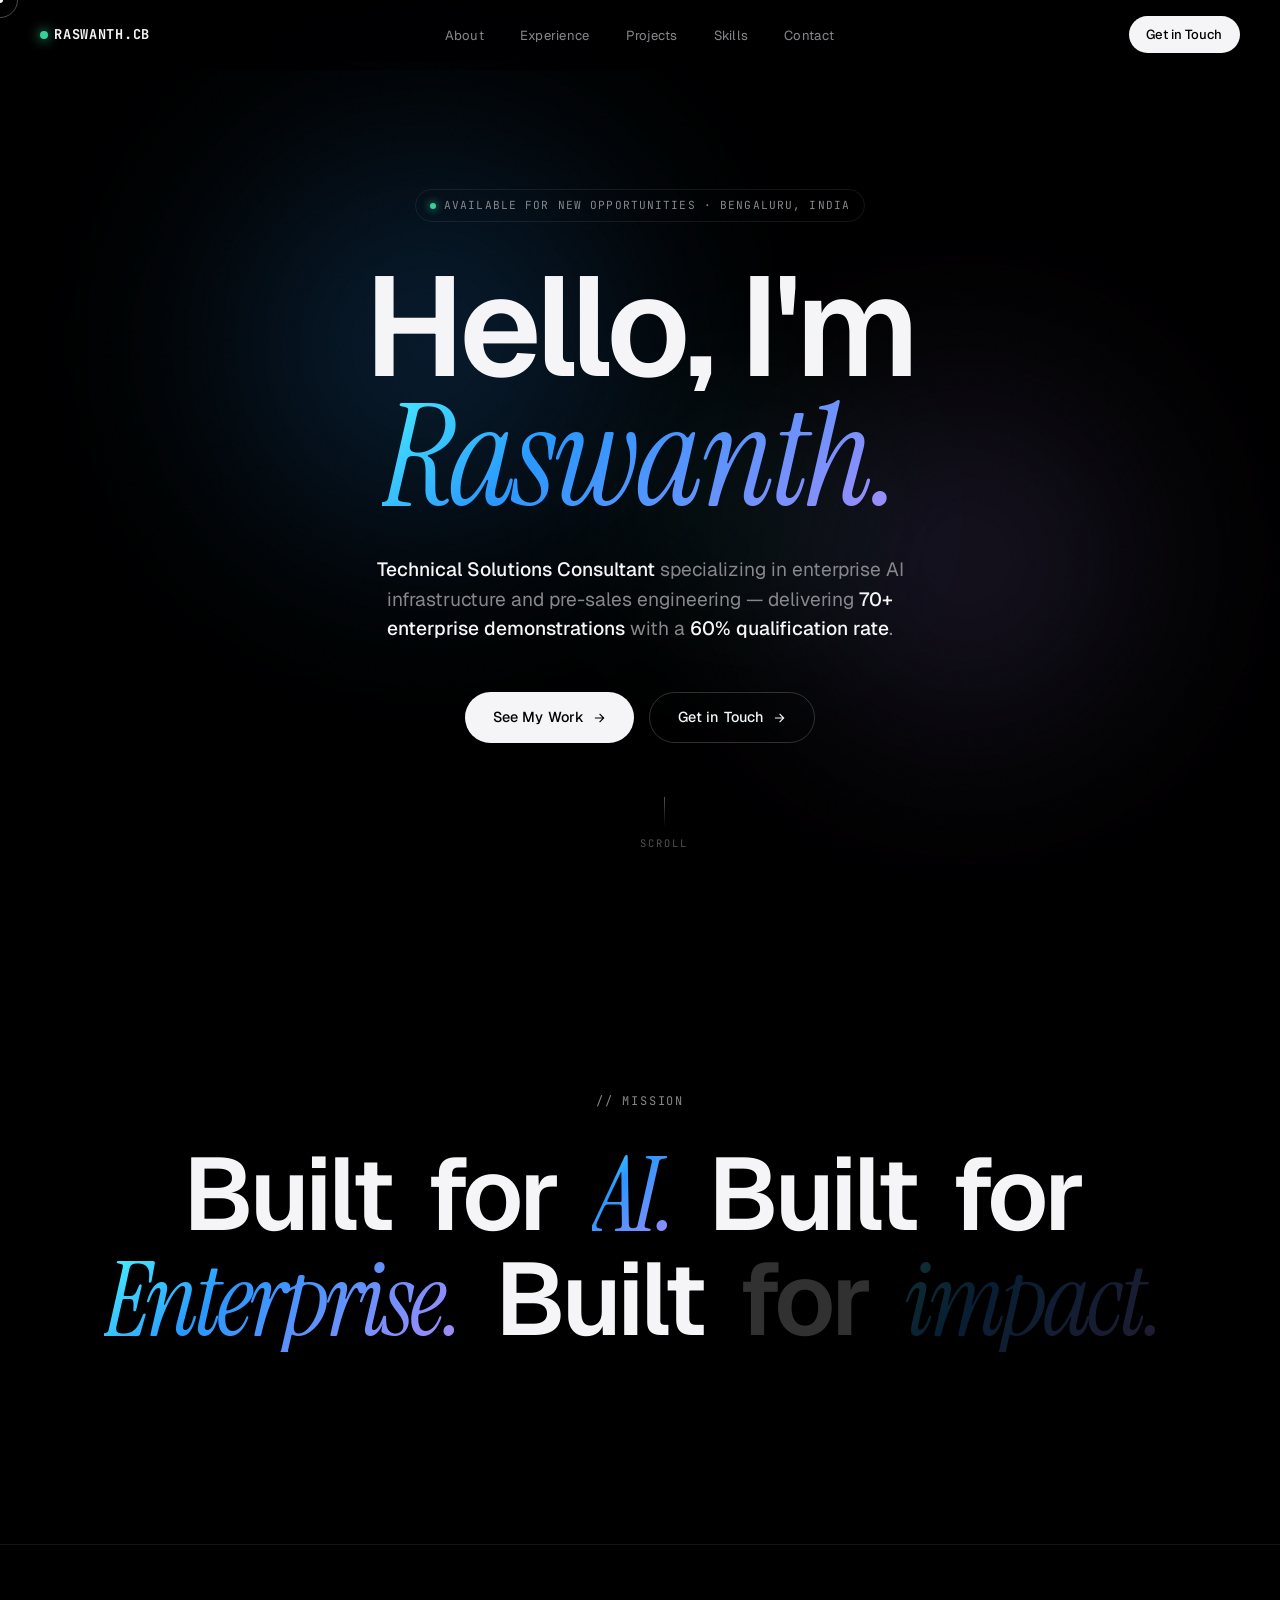
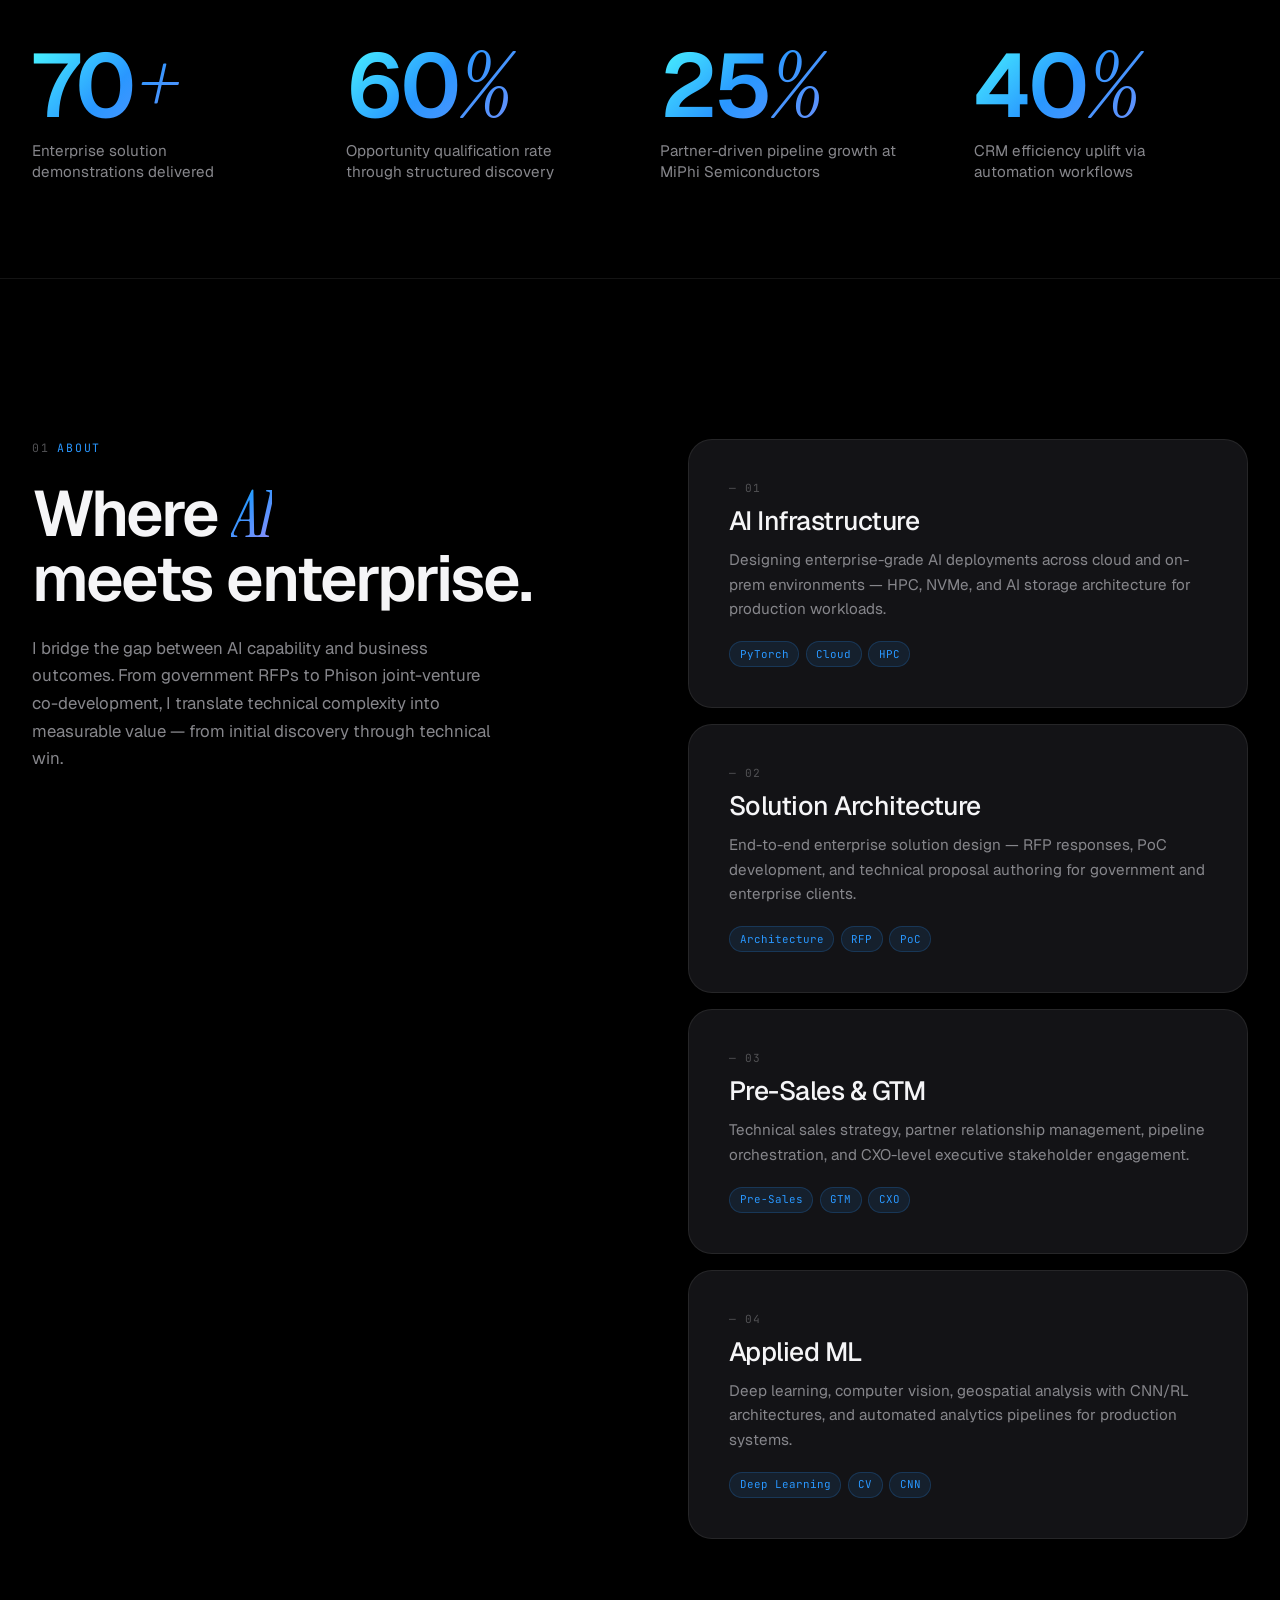
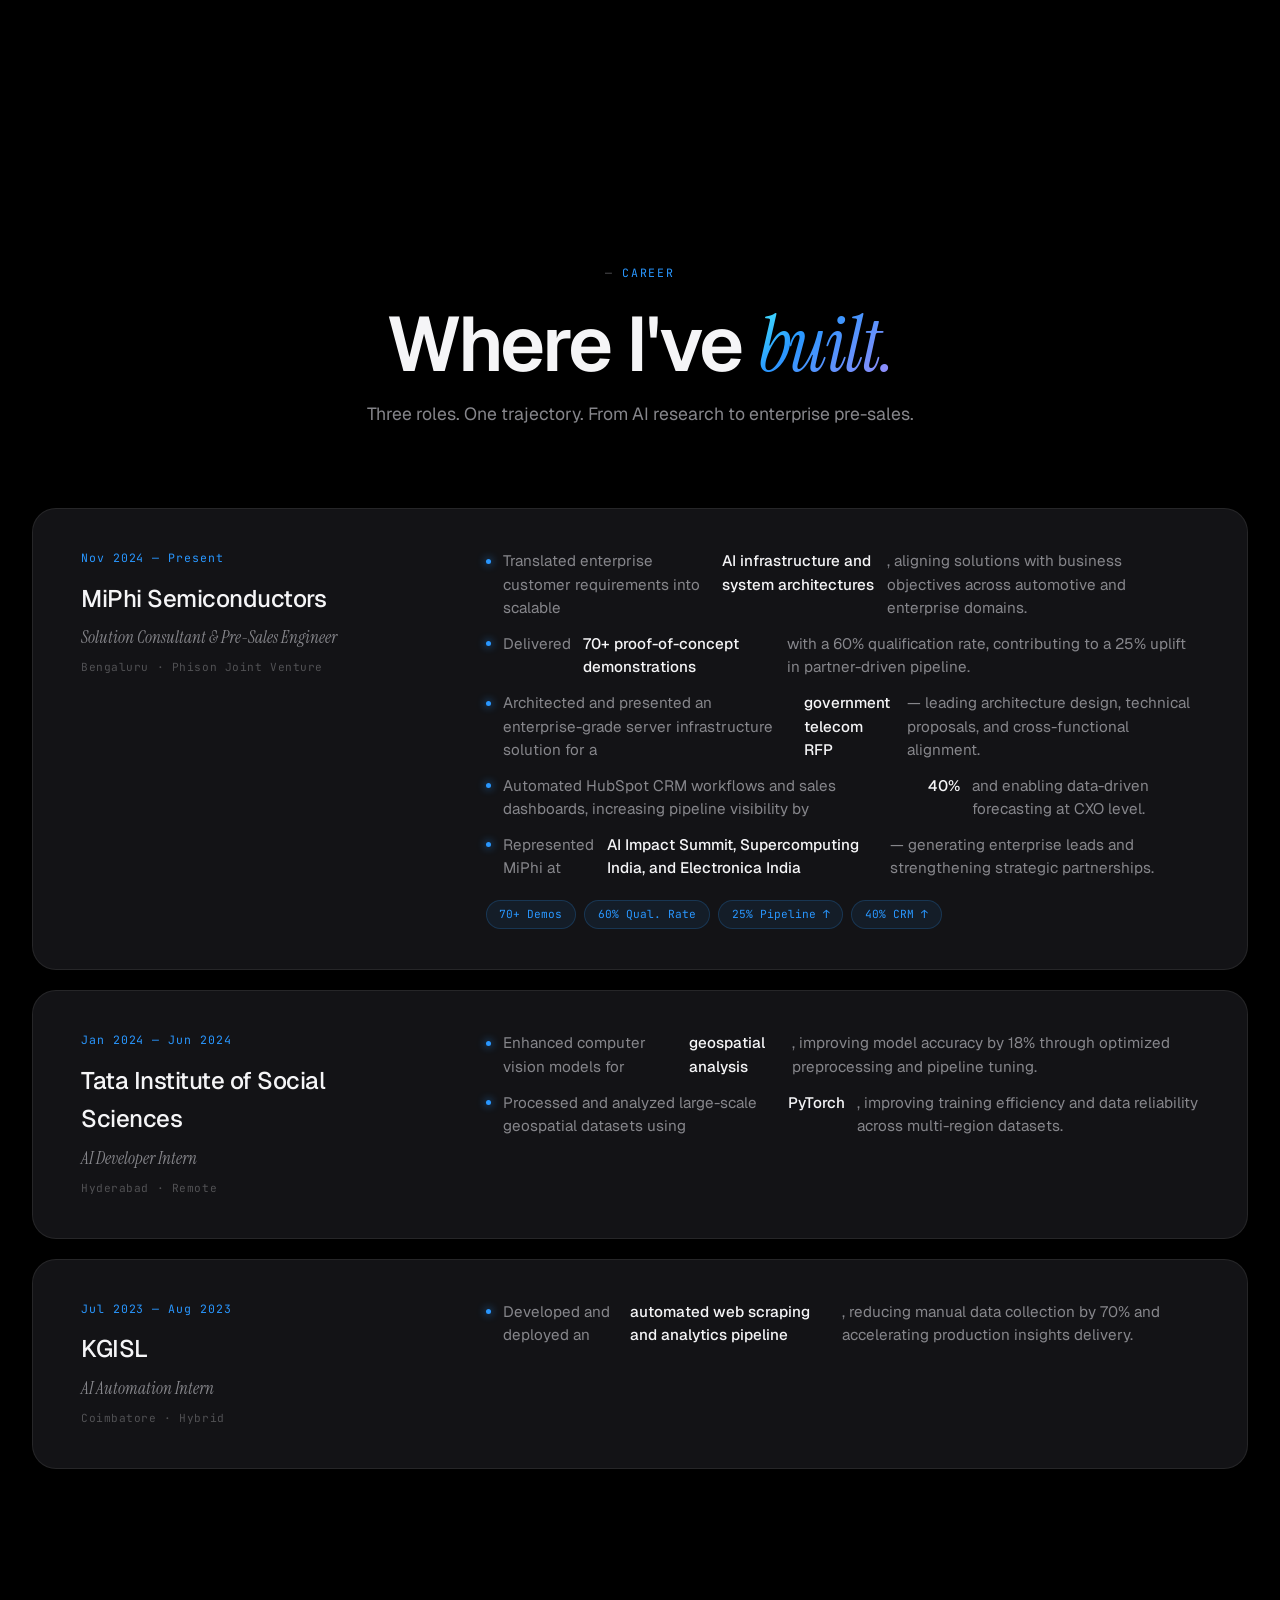
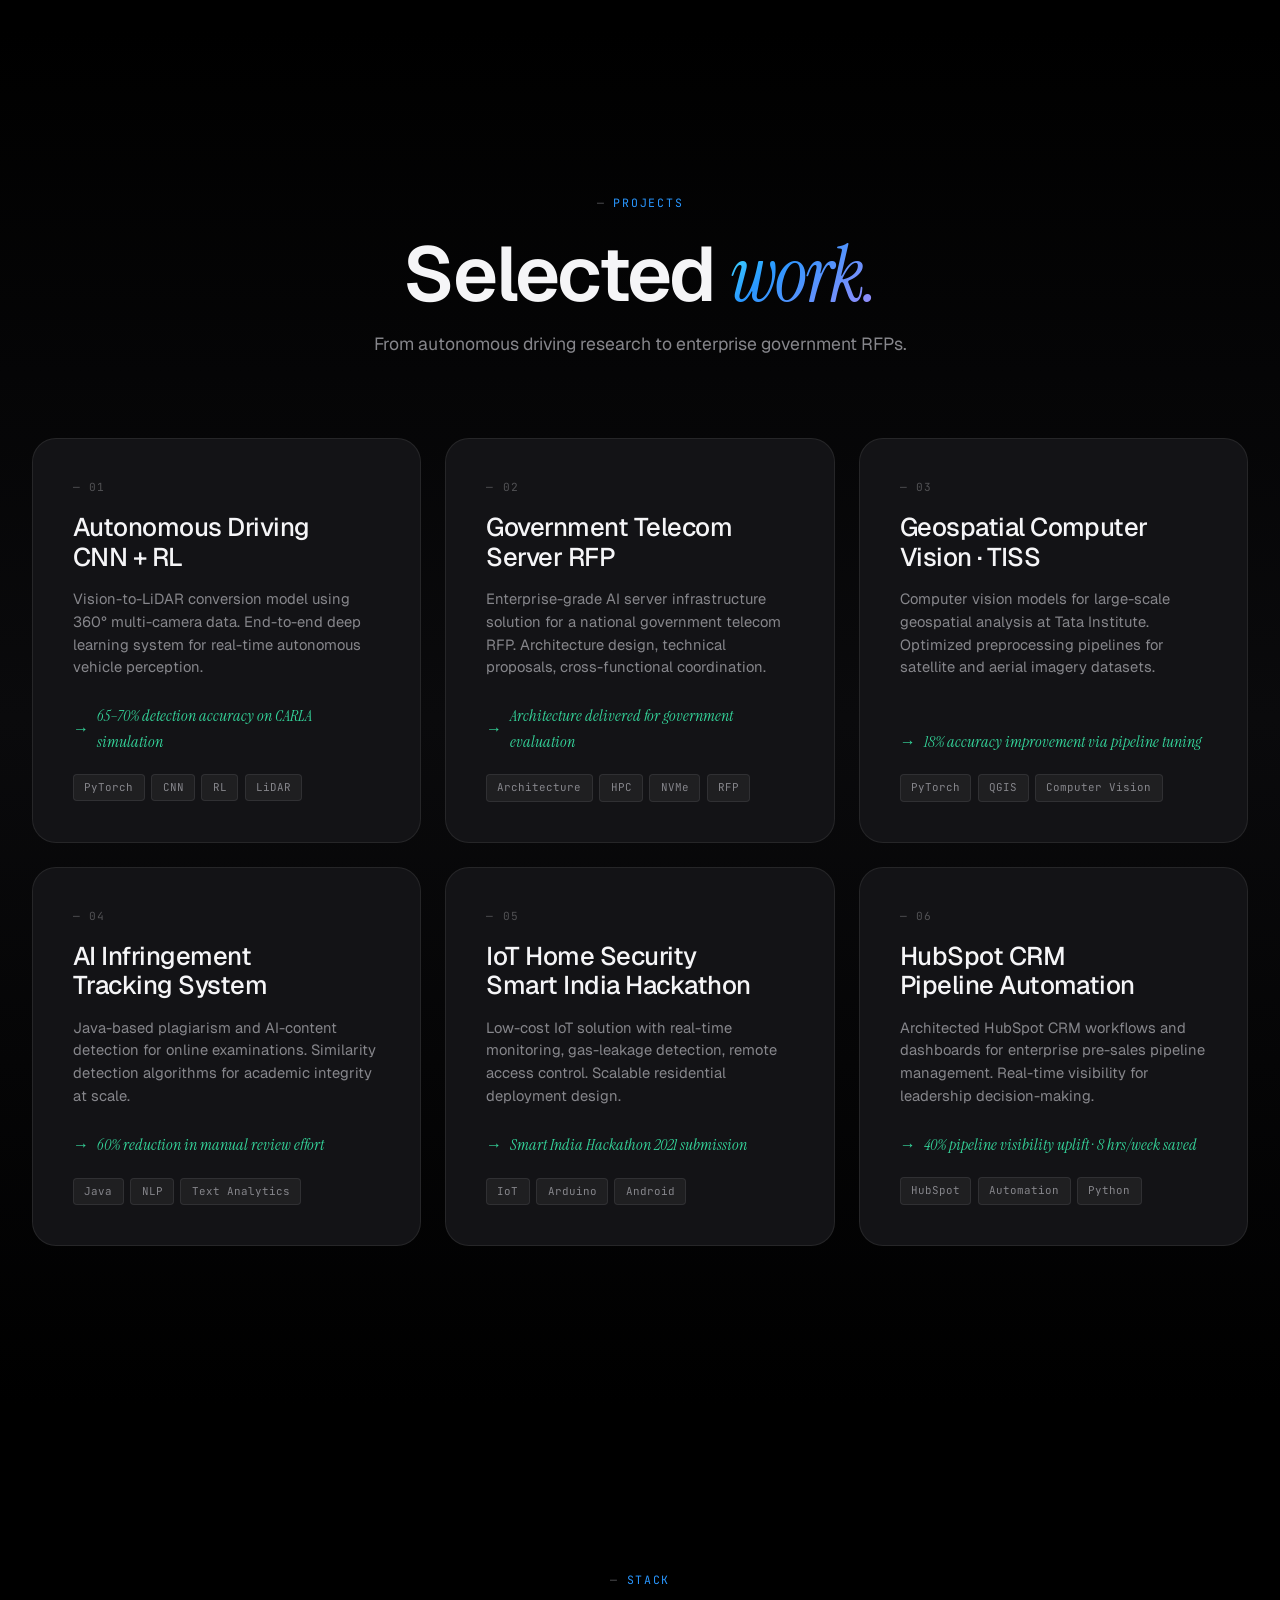
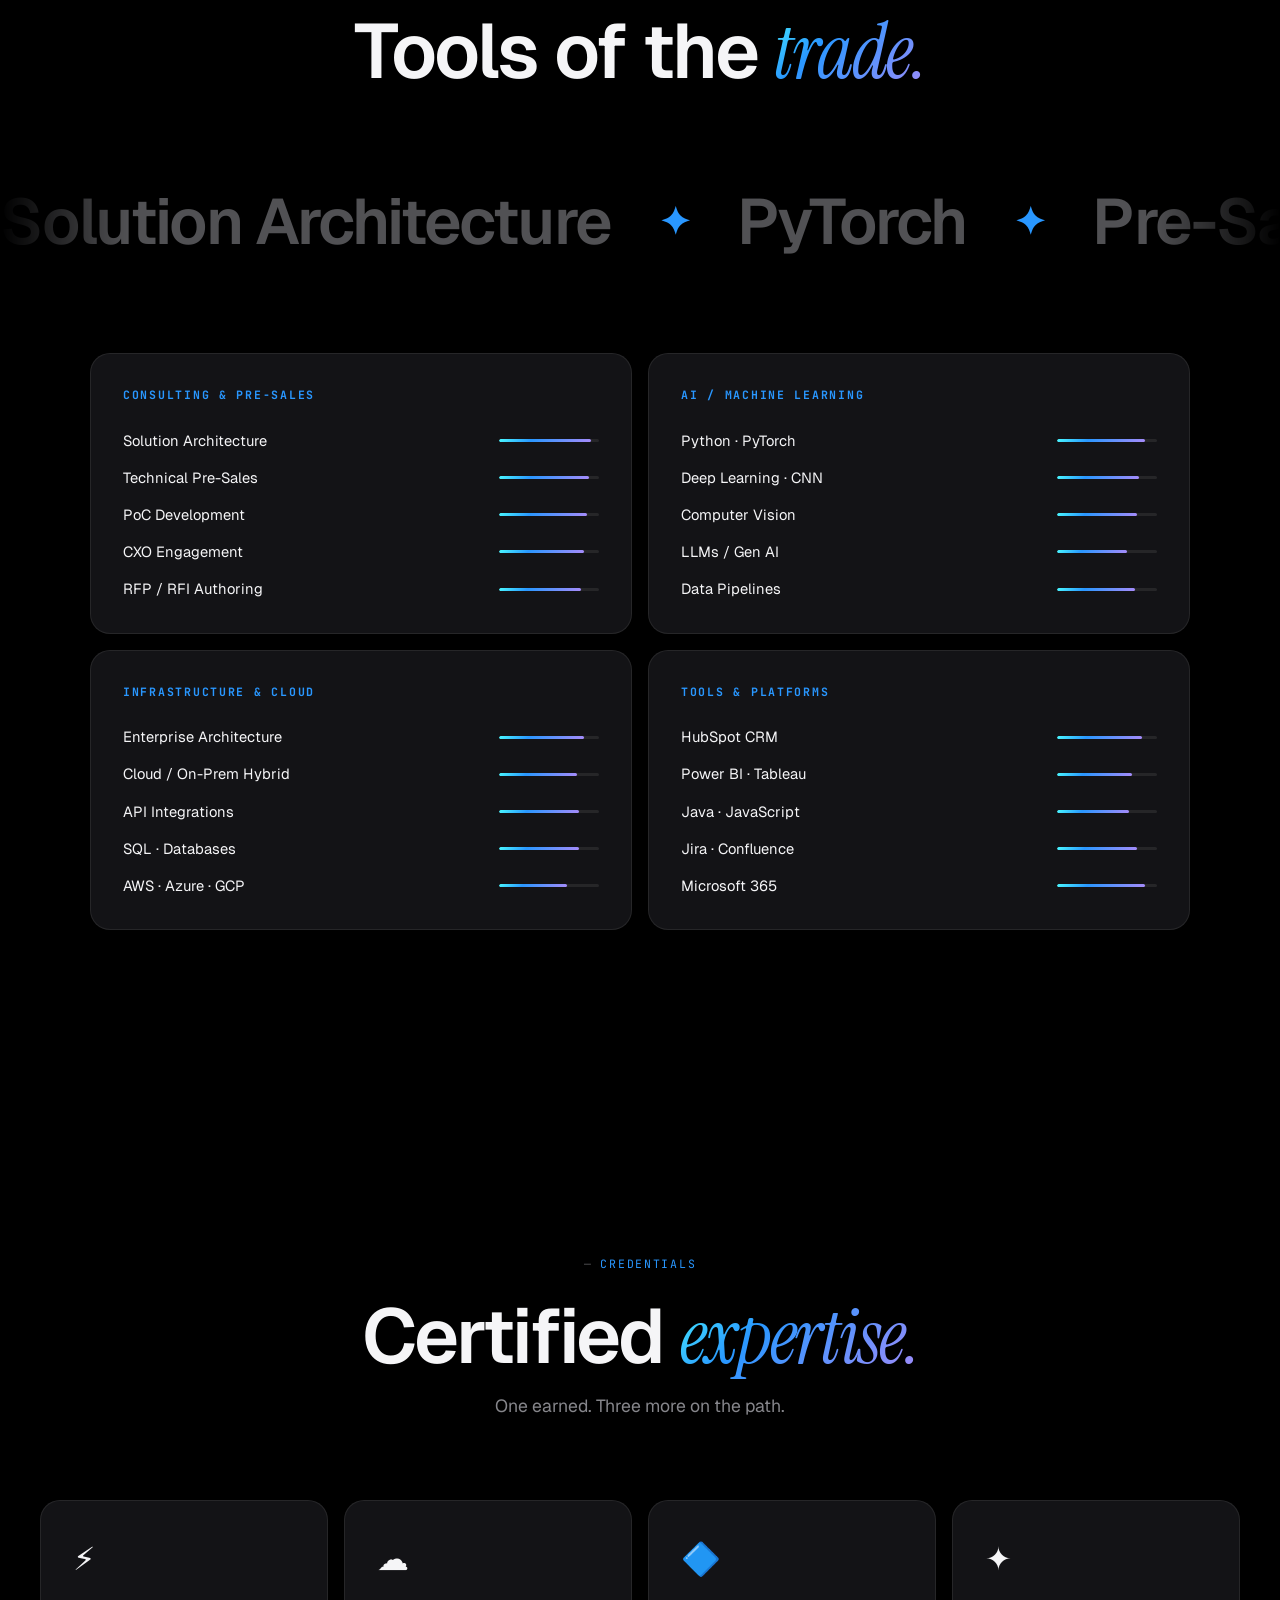
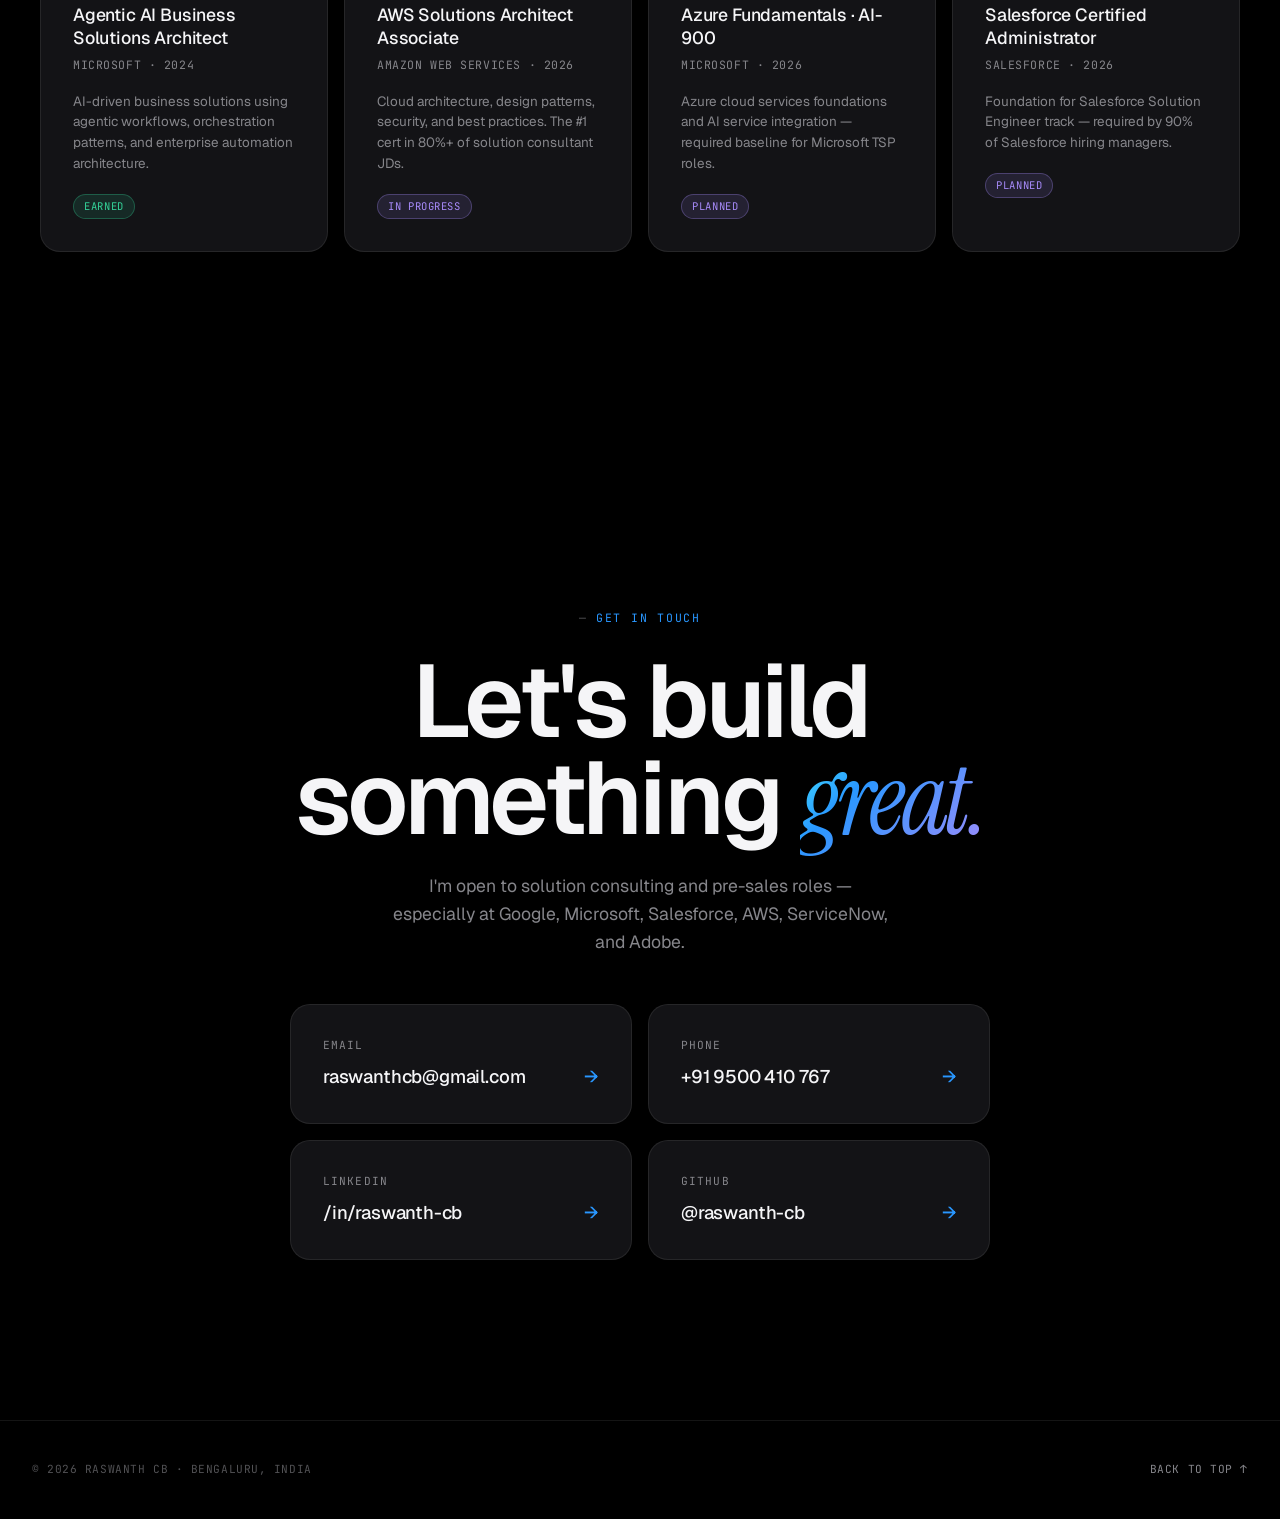
==== commit 09828cd7: "Update Raswanth CB Portfolio.html" ====
--- a/Raswanth CB Portfolio.html
+++ b/Raswanth CB Portfolio.html
@@ -1,1302 +1,1823 @@
 <!DOCTYPE html>
 <html lang="en">
 <head>
-    <meta charset="UTF-8">
-    <meta name="viewport" content="width=device-width, initial-scale=1.0">
-    <title>Raswanth CB - Pre-Sales Engineer & AI Expert</title>
-    <style>
-        * {
-            margin: 0;
-            padding: 0;
-            box-sizing: border-box;
+<meta charset="UTF-8" />
+<meta name="viewport" content="width=device-width, initial-scale=1.0" />
+<title>Raswanth CB — Solution Consultant. Built for Enterprise AI.</title>
+<meta name="description" content="Technical Solutions Consultant specializing in enterprise AI infrastructure and pre-sales engineering. Available for opportunities at Google, Microsoft, Salesforce, and beyond." />
+<meta property="og:title" content="Raswanth CB — Solution Consultant" />
+<meta property="og:description" content="AI Infrastructure · Pre-Sales · Enterprise Solutions" />
+<meta name="theme-color" content="#000000" />
+
+<link rel="preconnect" href="https://fonts.googleapis.com" />
+<link rel="preconnect" href="https://fonts.gstatic.com" crossorigin />
+<link href="https://fonts.googleapis.com/css2?family=Geist:wght@100..900&family=Instrument+Serif:ital@0;1&family=JetBrains+Mono:wght@300;400;700&display=swap" rel="stylesheet" />
+
+<style>
+/* ──────────────────────────────────────────────────────────────────────────
+   RESET & TOKENS
+   ────────────────────────────────────────────────────────────────────────── */
+*, *::before, *::after { margin: 0; padding: 0; box-sizing: border-box; }
+
+:root {
+  --bg: #000000;
+  --bg-soft: #0a0a0c;
+  --bg-card: #131316;
+  --bg-elevated: #1d1d1f;
+  --border: rgba(255, 255, 255, 0.08);
+  --border-strong: rgba(255, 255, 255, 0.18);
+  --text: #f5f5f7;
+  --text-mute: #86868b;
+  --text-dim: #515154;
+  --accent: #2997ff;
+  --accent-cyan: #4af9ff;
+  --accent-purple: #a78bfa;
+  --accent-emerald: #34d399;
+
+  --grad-text: linear-gradient(135deg, #4af9ff 0%, #2997ff 35%, #a78bfa 100%);
+  --grad-hero: radial-gradient(circle at 30% 50%, rgba(41, 151, 255, 0.15) 0%, transparent 50%);
+  --grad-glow: radial-gradient(circle at center, rgba(41, 151, 255, 0.4) 0%, transparent 70%);
+
+  --shadow-sm: 0 4px 12px rgba(0, 0, 0, 0.5);
+  --shadow-md: 0 8px 32px rgba(0, 0, 0, 0.6);
+  --shadow-lg: 0 20px 60px rgba(0, 0, 0, 0.8);
+  --shadow-glow: 0 0 60px rgba(41, 151, 255, 0.25);
+
+  --ease-out: cubic-bezier(0.16, 1, 0.3, 1);
+  --ease-spring: cubic-bezier(0.34, 1.56, 0.64, 1);
+  --ease-apple: cubic-bezier(0.42, 0, 0.58, 1);
+}
+
+html {
+  scroll-behavior: smooth;
+  -webkit-font-smoothing: antialiased;
+  -moz-osx-font-smoothing: grayscale;
+  text-rendering: optimizeLegibility;
+}
+
+body {
+  background: var(--bg);
+  color: var(--text);
+  font-family: 'Geist', system-ui, sans-serif;
+  font-weight: 400;
+  line-height: 1.6;
+  overflow-x: hidden;
+  cursor: none;
+}
+
+@media (max-width: 768px) { body { cursor: auto; } }
+
+::selection { background: var(--accent); color: #000; }
+
+a { color: inherit; text-decoration: none; cursor: none; }
+img { max-width: 100%; display: block; }
+
+/* ──────────────────────────────────────────────────────────────────────────
+   CUSTOM CURSOR
+   ────────────────────────────────────────────────────────────────────────── */
+.cursor-dot, .cursor-ring {
+  position: fixed;
+  pointer-events: none;
+  top: 0; left: 0;
+  z-index: 10000;
+  border-radius: 50%;
+  transform: translate(-50%, -50%);
+  transition: width 0.3s var(--ease-out), height 0.3s var(--ease-out),
+              background 0.3s, border 0.3s, opacity 0.2s;
+}
+.cursor-dot { width: 6px; height: 6px; background: var(--text); }
+.cursor-ring { width: 36px; height: 36px; border: 1px solid rgba(245, 245, 247, 0.3); }
+.cursor-hovering .cursor-dot { width: 0; height: 0; opacity: 0; }
+.cursor-hovering .cursor-ring { width: 60px; height: 60px; background: rgba(245, 245, 247, 0.1); border-color: var(--text); }
+.cursor-clicking .cursor-ring { width: 24px; height: 24px; }
+@media (max-width: 768px) { .cursor-dot, .cursor-ring { display: none; } }
+
+/* ──────────────────────────────────────────────────────────────────────────
+   PROGRESS BAR
+   ────────────────────────────────────────────────────────────────────────── */
+.progress-bar {
+  position: fixed;
+  top: 0; left: 0;
+  width: 0%;
+  height: 2px;
+  background: var(--grad-text);
+  z-index: 9999;
+  transition: width 0.1s linear;
+}
+
+/* ──────────────────────────────────────────────────────────────────────────
+   NOISE OVERLAY
+   ────────────────────────────────────────────────────────────────────────── */
+.noise-overlay {
+  position: fixed;
+  inset: 0;
+  pointer-events: none;
+  z-index: 999;
+  opacity: 0.03;
+  mix-blend-mode: overlay;
+  background-image: url("data:image/svg+xml;utf8,<svg viewBox='0 0 256 256' xmlns='http://www.w3.org/2000/svg'><filter id='n'><feTurbulence type='fractalNoise' baseFrequency='0.85' numOctaves='4'/></filter><rect width='100%25' height='100%25' filter='url(%23n)'/></svg>");
+}
+
+/* ──────────────────────────────────────────────────────────────────────────
+   NAVIGATION
+   ────────────────────────────────────────────────────────────────────────── */
+nav {
+  position: fixed;
+  top: 0; left: 0; right: 0;
+  z-index: 100;
+  padding: 1rem 2.5rem;
+  display: flex;
+  align-items: center;
+  justify-content: space-between;
+  background: rgba(0, 0, 0, 0.6);
+  backdrop-filter: saturate(180%) blur(20px);
+  -webkit-backdrop-filter: saturate(180%) blur(20px);
+  border-bottom: 1px solid transparent;
+  transition: border-color 0.4s, background 0.4s;
+}
+nav.scrolled { border-color: var(--border); background: rgba(0, 0, 0, 0.85); }
+.nav-logo {
+  font-family: 'JetBrains Mono', monospace;
+  font-size: 0.85rem;
+  font-weight: 700;
+  letter-spacing: 0.05em;
+  display: flex;
+  align-items: center;
+  gap: 0.4rem;
+}
+.nav-logo::before {
+  content: '';
+  width: 8px; height: 8px;
+  background: var(--accent-emerald);
+  border-radius: 50%;
+  box-shadow: 0 0 12px var(--accent-emerald);
+  animation: pulse 2s infinite;
+}
+@keyframes pulse {
+  0%, 100% { opacity: 1; transform: scale(1); }
+  50% { opacity: 0.6; transform: scale(0.85); }
+}
+.nav-links {
+  display: flex;
+  gap: 2.25rem;
+  list-style: none;
+}
+.nav-links a {
+  font-size: 0.82rem;
+  font-weight: 400;
+  color: var(--text-mute);
+  transition: color 0.2s;
+  letter-spacing: 0.02em;
+}
+.nav-links a:hover { color: var(--text); }
+.nav-cta {
+  font-size: 0.82rem;
+  padding: 0.5rem 1.1rem;
+  background: var(--text);
+  color: var(--bg);
+  border-radius: 100px;
+  font-weight: 500;
+  transition: transform 0.2s, background 0.2s;
+}
+.nav-cta:hover { transform: scale(1.05); }
+@media (max-width: 768px) { .nav-links { display: none; } nav { padding: 1rem 1.25rem; } }
+
+/* ──────────────────────────────────────────────────────────────────────────
+   HERO
+   ────────────────────────────────────────────────────────────────────────── */
+#hero {
+  position: relative;
+  min-height: 100vh;
+  display: flex;
+  flex-direction: column;
+  justify-content: center;
+  align-items: center;
+  padding: 6rem 2rem 4rem;
+  overflow: hidden;
+}
+.hero-orb {
+  position: absolute;
+  border-radius: 50%;
+  filter: blur(80px);
+  pointer-events: none;
+  opacity: 0.6;
+}
+.orb-1 { width: 600px; height: 600px; background: radial-gradient(circle, rgba(41, 151, 255, 0.4), transparent 70%); top: 5%; left: 10%; }
+.orb-2 { width: 500px; height: 500px; background: radial-gradient(circle, rgba(167, 139, 250, 0.3), transparent 70%); bottom: 10%; right: 5%; }
+.orb-3 { width: 300px; height: 300px; background: radial-gradient(circle, rgba(74, 249, 255, 0.2), transparent 70%); top: 40%; right: 30%; }
+
+.hero-content {
+  position: relative;
+  z-index: 1;
+  text-align: center;
+  max-width: 1100px;
+  margin: 0 auto;
+}
+.hero-meta {
+  display: inline-flex;
+  align-items: center;
+  gap: 0.5rem;
+  padding: 0.4rem 0.9rem;
+  border: 1px solid var(--border);
+  border-radius: 100px;
+  font-family: 'JetBrains Mono', monospace;
+  font-size: 0.7rem;
+  color: var(--text-mute);
+  margin-bottom: 2.5rem;
+  letter-spacing: 0.1em;
+  text-transform: uppercase;
+  opacity: 0;
+  animation: fadeUp 0.8s 0.2s var(--ease-out) forwards;
+}
+.hero-meta::before {
+  content: '';
+  width: 6px; height: 6px;
+  background: var(--accent-emerald);
+  border-radius: 50%;
+  box-shadow: 0 0 8px var(--accent-emerald);
+}
+
+.hero-title {
+  font-family: 'Geist', sans-serif;
+  font-weight: 600;
+  font-size: clamp(3.5rem, 11vw, 11rem);
+  line-height: 0.92;
+  letter-spacing: -0.04em;
+  margin-bottom: 1rem;
+}
+.hero-title-line {
+  display: block;
+  overflow: hidden;
+}
+.hero-title-word {
+  display: inline-block;
+  transform: translateY(110%);
+  animation: textReveal 1s var(--ease-out) forwards;
+}
+.hero-title-line:nth-child(1) .hero-title-word { animation-delay: 0.3s; }
+.hero-title-line:nth-child(2) .hero-title-word { animation-delay: 0.45s; }
+
+.hero-title .accent {
+  background: var(--grad-text);
+  -webkit-background-clip: text;
+  background-clip: text;
+  color: transparent;
+  font-family: 'Instrument Serif', serif;
+  font-weight: 400;
+  font-style: italic;
+  letter-spacing: -0.02em;
+}
+
+.hero-sub {
+  font-size: clamp(1rem, 1.5vw, 1.35rem);
+  color: var(--text-mute);
+  max-width: 580px;
+  margin: 2rem auto 3rem;
+  line-height: 1.55;
+  opacity: 0;
+  animation: fadeUp 0.8s 0.9s var(--ease-out) forwards;
+}
+.hero-sub strong { color: var(--text); font-weight: 500; }
+
+.hero-actions {
+  display: flex;
+  gap: 0.9rem;
+  justify-content: center;
+  flex-wrap: wrap;
+  opacity: 0;
+  animation: fadeUp 0.8s 1.1s var(--ease-out) forwards;
+}
+
+.btn-primary, .btn-ghost {
+  position: relative;
+  padding: 0.8rem 1.75rem;
+  border-radius: 100px;
+  font-size: 0.9rem;
+  font-weight: 500;
+  display: inline-flex;
+  align-items: center;
+  gap: 0.5rem;
+  transition: all 0.3s var(--ease-spring);
+  letter-spacing: 0.01em;
+}
+.btn-primary {
+  background: var(--text);
+  color: var(--bg);
+}
+.btn-primary:hover {
+  background: var(--accent);
+  color: var(--text);
+  transform: translateY(-2px);
+  box-shadow: 0 12px 30px rgba(41, 151, 255, 0.3);
+}
+.btn-ghost {
+  border: 1px solid var(--border-strong);
+  color: var(--text);
+}
+.btn-ghost:hover {
+  background: rgba(255, 255, 255, 0.05);
+  border-color: var(--text);
+  transform: translateY(-2px);
+}
+.btn-arrow {
+  width: 14px;
+  height: 14px;
+  transition: transform 0.3s var(--ease-spring);
+}
+.btn-primary:hover .btn-arrow, .btn-ghost:hover .btn-arrow { transform: translateX(4px); }
+
+.hero-scroll-hint {
+  position: absolute;
+  bottom: 3rem;
+  left: 50%;
+  transform: translateX(-50%);
+  font-family: 'JetBrains Mono', monospace;
+  font-size: 0.65rem;
+  color: var(--text-dim);
+  letter-spacing: 0.2em;
+  text-transform: uppercase;
+  display: flex;
+  flex-direction: column;
+  align-items: center;
+  gap: 0.5rem;
+  opacity: 0;
+  animation: fadeUp 0.8s 1.4s var(--ease-out) forwards;
+}
+.scroll-line {
+  width: 1px;
+  height: 30px;
+  background: linear-gradient(to bottom, var(--text-dim), transparent);
+  animation: scrollPulse 1.8s ease-in-out infinite;
+}
+@keyframes scrollPulse { 0%, 100% { transform: scaleY(1); opacity: 1; } 50% { transform: scaleY(1.4); opacity: 0.3; } }
+@keyframes textReveal { to { transform: translateY(0); } }
+@keyframes fadeUp { from { opacity: 0; transform: translateY(20px); } to { opacity: 1; transform: translateY(0); } }
+
+/* ──────────────────────────────────────────────────────────────────────────
+   MISSION SECTION
+   ────────────────────────────────────────────────────────────────────────── */
+#mission {
+  padding: 12rem 2rem;
+  position: relative;
+  text-align: center;
+}
+.mission-text {
+  font-family: 'Geist', sans-serif;
+  font-weight: 600;
+  font-size: clamp(2.5rem, 8vw, 7rem);
+  line-height: 1;
+  letter-spacing: -0.04em;
+  max-width: 1200px;
+  margin: 0 auto;
+}
+.mission-text .reveal-word {
+  display: inline-block;
+  margin-right: 0.15em;
+  opacity: 0.2;
+  transition: opacity 0.6s var(--ease-out), color 0.6s, transform 0.6s;
+}
+.mission-text .reveal-word.revealed { opacity: 1; transform: translateY(0); }
+.mission-text .grad {
+  background: var(--grad-text);
+  -webkit-background-clip: text;
+  background-clip: text;
+  color: transparent;
+  font-family: 'Instrument Serif', serif;
+  font-style: italic;
+  font-weight: 400;
+  display: inline-block;
+}
+.mission-tag {
+  display: block;
+  font-family: 'JetBrains Mono', monospace;
+  font-size: 0.75rem;
+  color: var(--text-mute);
+  letter-spacing: 0.15em;
+  text-transform: uppercase;
+  margin-bottom: 2rem;
+}
+
+/* ──────────────────────────────────────────────────────────────────────────
+   STATS SECTION (counter)
+   ────────────────────────────────────────────────────────────────────────── */
+#stats {
+  padding: 6rem 2rem;
+  position: relative;
+  border-top: 1px solid var(--border);
+  border-bottom: 1px solid var(--border);
+}
+.stats-grid {
+  max-width: 1300px;
+  margin: 0 auto;
+  display: grid;
+  grid-template-columns: repeat(4, 1fr);
+  gap: 2.5rem;
+}
+.stat-card { text-align: left; }
+.stat-num {
+  font-family: 'Geist', sans-serif;
+  font-weight: 600;
+  font-size: clamp(3rem, 7vw, 6rem);
+  line-height: 1;
+  letter-spacing: -0.04em;
+  background: var(--grad-text);
+  -webkit-background-clip: text;
+  background-clip: text;
+  color: transparent;
+  margin-bottom: 0.5rem;
+}
+.stat-num .suffix {
+  font-family: 'Instrument Serif', serif;
+  font-style: italic;
+  font-weight: 400;
+}
+.stat-label {
+  font-size: 0.95rem;
+  color: var(--text-mute);
+  line-height: 1.4;
+  max-width: 240px;
+}
+@media (max-width: 768px) { .stats-grid { grid-template-columns: repeat(2, 1fr); gap: 2rem; } }
+
+/* ──────────────────────────────────────────────────────────────────────────
+   ABOUT (sticky scroll storytelling)
+   ────────────────────────────────────────────────────────────────────────── */
+#about {
+  position: relative;
+  padding: 10rem 0;
+}
+.about-container {
+  max-width: 1400px;
+  margin: 0 auto;
+  padding: 0 2rem;
+  display: grid;
+  grid-template-columns: 1fr 1fr;
+  gap: 6rem;
+}
+.about-sticky {
+  position: sticky;
+  top: 25vh;
+  align-self: start;
+  height: fit-content;
+}
+.about-eyebrow {
+  font-family: 'JetBrains Mono', monospace;
+  font-size: 0.72rem;
+  letter-spacing: 0.15em;
+  text-transform: uppercase;
+  color: var(--accent);
+  margin-bottom: 1.5rem;
+  display: flex;
+  align-items: center;
+  gap: 0.5rem;
+}
+.about-eyebrow::before { content: '01'; color: var(--text-dim); }
+.about-title {
+  font-family: 'Geist', sans-serif;
+  font-weight: 600;
+  font-size: clamp(2.5rem, 5vw, 4rem);
+  line-height: 1;
+  letter-spacing: -0.03em;
+  margin-bottom: 1.5rem;
+}
+.about-title em {
+  font-family: 'Instrument Serif', serif;
+  font-style: italic;
+  font-weight: 400;
+  background: var(--grad-text);
+  -webkit-background-clip: text;
+  background-clip: text;
+  color: transparent;
+}
+.about-summary {
+  font-size: 1.05rem;
+  color: var(--text-mute);
+  line-height: 1.65;
+  max-width: 460px;
+}
+
+.about-cards {
+  display: flex;
+  flex-direction: column;
+  gap: 1rem;
+}
+.about-card {
+  background: var(--bg-card);
+  border: 1px solid var(--border);
+  border-radius: 24px;
+  padding: 2.5rem;
+  transition: border-color 0.4s, transform 0.4s var(--ease-spring);
+}
+.about-card:hover { border-color: var(--border-strong); transform: translateX(-8px); }
+.about-card-num {
+  font-family: 'JetBrains Mono', monospace;
+  font-size: 0.7rem;
+  color: var(--text-dim);
+  letter-spacing: 0.1em;
+}
+.about-card h3 {
+  font-family: 'Geist', sans-serif;
+  font-size: 1.65rem;
+  font-weight: 500;
+  letter-spacing: -0.02em;
+  margin: 0.5rem 0 0.75rem;
+  line-height: 1.15;
+}
+.about-card p {
+  color: var(--text-mute);
+  font-size: 0.95rem;
+  line-height: 1.6;
+}
+.about-card .tag-row {
+  display: flex;
+  flex-wrap: wrap;
+  gap: 0.4rem;
+  margin-top: 1.25rem;
+}
+.about-card .tag {
+  font-family: 'JetBrains Mono', monospace;
+  font-size: 0.68rem;
+  padding: 0.2rem 0.6rem;
+  border-radius: 100px;
+  background: rgba(41, 151, 255, 0.1);
+  color: var(--accent);
+  border: 1px solid rgba(41, 151, 255, 0.2);
+}
+@media (max-width: 900px) { .about-container { grid-template-columns: 1fr; gap: 3rem; } .about-sticky { position: static; } }
+
+/* ──────────────────────────────────────────────────────────────────────────
+   EXPERIENCE
+   ────────────────────────────────────────────────────────────────────────── */
+#experience {
+  padding: 10rem 2rem;
+  max-width: 1400px;
+  margin: 0 auto;
+}
+.section-header {
+  text-align: center;
+  margin-bottom: 5rem;
+}
+.section-eyebrow {
+  font-family: 'JetBrains Mono', monospace;
+  font-size: 0.72rem;
+  letter-spacing: 0.15em;
+  text-transform: uppercase;
+  color: var(--accent);
+  margin-bottom: 1.5rem;
+  display: inline-flex;
+  align-items: center;
+  gap: 0.5rem;
+}
+.section-eyebrow::before { content: '—'; color: var(--text-dim); }
+.section-title {
+  font-family: 'Geist', sans-serif;
+  font-weight: 600;
+  font-size: clamp(2.5rem, 6vw, 5rem);
+  line-height: 1;
+  letter-spacing: -0.03em;
+  margin-bottom: 1rem;
+}
+.section-title em {
+  font-family: 'Instrument Serif', serif;
+  font-style: italic;
+  font-weight: 400;
+  background: var(--grad-text);
+  -webkit-background-clip: text;
+  background-clip: text;
+  color: transparent;
+}
+.section-sub {
+  color: var(--text-mute);
+  font-size: 1.1rem;
+  max-width: 580px;
+  margin: 0 auto;
+  line-height: 1.6;
+}
+
+.exp-grid {
+  display: flex;
+  flex-direction: column;
+  gap: 1.25rem;
+}
+.exp-item {
+  position: relative;
+  background: var(--bg-card);
+  border: 1px solid var(--border);
+  border-radius: 24px;
+  padding: 2.5rem 3rem;
+  display: grid;
+  grid-template-columns: 1fr 2fr;
+  gap: 3rem;
+  transition: transform 0.5s var(--ease-spring), border-color 0.5s;
+  overflow: hidden;
+}
+.exp-item::before {
+  content: '';
+  position: absolute;
+  inset: -1px;
+  border-radius: 24px;
+  background: linear-gradient(135deg, var(--accent), var(--accent-purple));
+  opacity: 0;
+  z-index: -1;
+  transition: opacity 0.4s;
+}
+.exp-item:hover { border-color: var(--border-strong); }
+.exp-item:hover::before { opacity: 0.3; }
+.exp-left { padding-right: 1rem; }
+.exp-date {
+  font-family: 'JetBrains Mono', monospace;
+  font-size: 0.72rem;
+  color: var(--accent);
+  letter-spacing: 0.08em;
+  margin-bottom: 0.75rem;
+}
+.exp-company {
+  font-family: 'Geist', sans-serif;
+  font-size: 1.5rem;
+  font-weight: 500;
+  letter-spacing: -0.02em;
+  margin-bottom: 0.4rem;
+}
+.exp-role {
+  font-family: 'Instrument Serif', serif;
+  font-style: italic;
+  color: var(--text-mute);
+  font-size: 1.05rem;
+}
+.exp-loc {
+  font-family: 'JetBrains Mono', monospace;
+  font-size: 0.7rem;
+  color: var(--text-dim);
+  margin-top: 0.5rem;
+  letter-spacing: 0.05em;
+}
+
+.exp-bullets {
+  list-style: none;
+  display: flex;
+  flex-direction: column;
+  gap: 0.75rem;
+}
+.exp-bullets li {
+  display: flex;
+  gap: 0.75rem;
+  font-size: 0.95rem;
+  color: var(--text-mute);
+  line-height: 1.55;
+  align-items: flex-start;
+}
+.exp-bullets li::before {
+  content: '';
+  width: 5px; height: 5px;
+  background: var(--accent);
+  border-radius: 50%;
+  margin-top: 0.6rem;
+  flex-shrink: 0;
+  box-shadow: 0 0 8px var(--accent);
+}
+.exp-bullets li strong { color: var(--text); font-weight: 500; }
+
+.exp-metrics {
+  display: flex;
+  gap: 0.5rem;
+  margin-top: 1.25rem;
+  flex-wrap: wrap;
+}
+.metric-pill {
+  font-family: 'JetBrains Mono', monospace;
+  font-size: 0.7rem;
+  padding: 0.3rem 0.8rem;
+  background: rgba(41, 151, 255, 0.08);
+  border: 1px solid rgba(41, 151, 255, 0.2);
+  border-radius: 100px;
+  color: var(--accent);
+}
+
+@media (max-width: 768px) { .exp-item { grid-template-columns: 1fr; gap: 1.5rem; padding: 2rem 1.5rem; } }
+
+/* ──────────────────────────────────────────────────────────────────────────
+   PROJECTS (3D tilt cards)
+   ────────────────────────────────────────────────────────────────────────── */
+#projects {
+  padding: 10rem 2rem;
+  background: linear-gradient(180deg, transparent 0%, var(--bg-soft) 50%, transparent 100%);
+  position: relative;
+}
+.proj-grid {
+  max-width: 1400px;
+  margin: 0 auto;
+  display: grid;
+  grid-template-columns: repeat(auto-fill, minmax(360px, 1fr));
+  gap: 1.5rem;
+}
+.proj-card {
+  position: relative;
+  background: var(--bg-card);
+  border: 1px solid var(--border);
+  border-radius: 24px;
+  padding: 2.5rem;
+  transform-style: preserve-3d;
+  transition: border-color 0.4s, transform 0.1s linear;
+  overflow: hidden;
+  cursor: none;
+  min-height: 340px;
+  display: flex;
+  flex-direction: column;
+  justify-content: space-between;
+}
+.proj-card:hover { border-color: var(--border-strong); }
+.proj-card::before {
+  content: '';
+  position: absolute;
+  width: 200px; height: 200px;
+  background: var(--grad-glow);
+  border-radius: 50%;
+  filter: blur(40px);
+  pointer-events: none;
+  opacity: 0;
+  transition: opacity 0.4s;
+  z-index: 0;
+}
+.proj-card:hover::before { opacity: 1; }
+.proj-card > * { position: relative; z-index: 1; transform: translateZ(20px); }
+
+.proj-num {
+  font-family: 'JetBrains Mono', monospace;
+  font-size: 0.7rem;
+  color: var(--text-dim);
+  letter-spacing: 0.1em;
+  margin-bottom: 1rem;
+}
+.proj-title {
+  font-family: 'Geist', sans-serif;
+  font-size: 1.6rem;
+  font-weight: 500;
+  letter-spacing: -0.02em;
+  line-height: 1.15;
+  margin-bottom: 1rem;
+}
+.proj-desc {
+  font-size: 0.92rem;
+  color: var(--text-mute);
+  line-height: 1.55;
+  margin-bottom: 1.5rem;
+  flex-grow: 1;
+}
+.proj-outcome {
+  font-family: 'Instrument Serif', serif;
+  font-style: italic;
+  font-size: 1rem;
+  color: var(--accent-emerald);
+  margin-bottom: 1.25rem;
+  display: flex;
+  align-items: center;
+  gap: 0.5rem;
+}
+.proj-outcome::before { content: '→'; font-style: normal; }
+.proj-tech {
+  display: flex;
+  flex-wrap: wrap;
+  gap: 0.4rem;
+}
+.tech-chip {
+  font-family: 'JetBrains Mono', monospace;
+  font-size: 0.68rem;
+  padding: 0.25rem 0.65rem;
+  background: rgba(255, 255, 255, 0.05);
+  border: 1px solid var(--border);
+  border-radius: 4px;
+  color: var(--text-mute);
+}
+
+/* ──────────────────────────────────────────────────────────────────────────
+   SKILLS (Marquee + grid)
+   ────────────────────────────────────────────────────────────────────────── */
+#skills {
+  padding: 10rem 0;
+  overflow: hidden;
+}
+.skills-content { max-width: 1400px; margin: 0 auto; padding: 0 2rem; }
+.marquee {
+  display: flex;
+  overflow: hidden;
+  margin-bottom: 5rem;
+  mask-image: linear-gradient(90deg, transparent, #000 10%, #000 90%, transparent);
+  -webkit-mask-image: linear-gradient(90deg, transparent, #000 10%, #000 90%, transparent);
+}
+.marquee-track {
+  display: flex;
+  gap: 3rem;
+  animation: marqueeFlow 40s linear infinite;
+  white-space: nowrap;
+}
+.marquee-item {
+  font-family: 'Geist', sans-serif;
+  font-size: clamp(3rem, 5vw, 4.5rem);
+  font-weight: 600;
+  letter-spacing: -0.03em;
+  color: var(--text-dim);
+  transition: color 0.3s;
+  display: flex;
+  align-items: center;
+  gap: 3rem;
+}
+.marquee-item::after {
+  content: '✦';
+  color: var(--accent);
+  font-size: 0.6em;
+}
+.marquee-item:hover { color: var(--text); }
+@keyframes marqueeFlow { from { transform: translateX(0); } to { transform: translateX(-50%); } }
+
+.skills-grid {
+  display: grid;
+  grid-template-columns: repeat(2, 1fr);
+  gap: 1rem;
+  max-width: 1100px;
+  margin: 0 auto;
+}
+.skill-block {
+  background: var(--bg-card);
+  border: 1px solid var(--border);
+  border-radius: 20px;
+  padding: 2rem;
+  transition: border-color 0.3s, transform 0.3s var(--ease-spring);
+}
+.skill-block:hover { border-color: var(--border-strong); transform: translateY(-4px); }
+.skill-block h3 {
+  font-family: 'JetBrains Mono', monospace;
+  font-size: 0.72rem;
+  letter-spacing: 0.15em;
+  text-transform: uppercase;
+  color: var(--accent);
+  margin-bottom: 1.5rem;
+}
+.skill-list {
+  display: flex;
+  flex-direction: column;
+  gap: 0.85rem;
+}
+.skill-row {
+  display: flex;
+  justify-content: space-between;
+  align-items: center;
+  font-size: 0.92rem;
+  color: var(--text-mute);
+}
+.skill-row span:first-child { color: var(--text); }
+.skill-bar {
+  width: 100px;
+  height: 3px;
+  background: rgba(255,255,255,0.08);
+  border-radius: 2px;
+  overflow: hidden;
+}
+.skill-fill {
+  height: 100%;
+  background: var(--grad-text);
+  border-radius: 2px;
+  width: 0;
+  transition: width 1.2s var(--ease-out);
+}
+@media (max-width: 768px) { .skills-grid { grid-template-columns: 1fr; } }
+
+/* ──────────────────────────────────────────────────────────────────────────
+   CERTIFICATIONS
+   ────────────────────────────────────────────────────────────────────────── */
+#certifications {
+  padding: 10rem 2rem;
+  max-width: 1400px;
+  margin: 0 auto;
+}
+.cert-grid {
+  display: grid;
+  grid-template-columns: repeat(auto-fit, minmax(280px, 1fr));
+  gap: 1rem;
+  max-width: 1200px;
+  margin: 0 auto;
+}
+.cert-card {
+  background: var(--bg-card);
+  border: 1px solid var(--border);
+  border-radius: 20px;
+  padding: 2rem;
+  transition: all 0.4s var(--ease-spring);
+  position: relative;
+  overflow: hidden;
+}
+.cert-card:hover {
+  border-color: var(--accent);
+  transform: translateY(-6px);
+  box-shadow: var(--shadow-glow);
+}
+.cert-icon {
+  font-size: 2rem;
+  margin-bottom: 1.25rem;
+  display: inline-block;
+}
+.cert-title {
+  font-family: 'Geist', sans-serif;
+  font-size: 1.1rem;
+  font-weight: 500;
+  letter-spacing: -0.01em;
+  line-height: 1.3;
+  margin-bottom: 0.4rem;
+}
+.cert-provider {
+  font-family: 'JetBrains Mono', monospace;
+  font-size: 0.72rem;
+  color: var(--text-mute);
+  letter-spacing: 0.05em;
+}
+.cert-desc {
+  font-size: 0.84rem;
+  color: var(--text-mute);
+  line-height: 1.55;
+  margin-top: 1rem;
+}
+.cert-status {
+  display: inline-block;
+  margin-top: 1.25rem;
+  padding: 0.2rem 0.65rem;
+  border-radius: 100px;
+  font-family: 'JetBrains Mono', monospace;
+  font-size: 0.66rem;
+  letter-spacing: 0.05em;
+}
+.status-earned { background: rgba(52, 211, 153, 0.12); color: var(--accent-emerald); border: 1px solid rgba(52, 211, 153, 0.3); }
+.status-planned { background: rgba(167, 139, 250, 0.12); color: var(--accent-purple); border: 1px solid rgba(167, 139, 250, 0.3); }
+
+/* ──────────────────────────────────────────────────────────────────────────
+   CONTACT
+   ────────────────────────────────────────────────────────────────────────── */
+#contact {
+  padding: 12rem 2rem 10rem;
+  text-align: center;
+  position: relative;
+}
+.contact-inner {
+  max-width: 900px;
+  margin: 0 auto;
+}
+.contact-title {
+  font-family: 'Geist', sans-serif;
+  font-weight: 600;
+  font-size: clamp(3rem, 8vw, 7rem);
+  line-height: 0.95;
+  letter-spacing: -0.04em;
+  margin-bottom: 1.5rem;
+}
+.contact-title em {
+  font-family: 'Instrument Serif', serif;
+  font-style: italic;
+  font-weight: 400;
+  background: var(--grad-text);
+  -webkit-background-clip: text;
+  background-clip: text;
+  color: transparent;
+}
+.contact-desc {
+  font-size: 1.1rem;
+  color: var(--text-mute);
+  max-width: 500px;
+  margin: 0 auto 3rem;
+  line-height: 1.6;
+}
+
+.contact-grid {
+  display: grid;
+  grid-template-columns: repeat(2, 1fr);
+  gap: 1rem;
+  max-width: 700px;
+  margin: 0 auto;
+}
+.contact-card {
+  background: var(--bg-card);
+  border: 1px solid var(--border);
+  border-radius: 20px;
+  padding: 2rem;
+  transition: all 0.4s var(--ease-spring);
+  text-align: left;
+  display: flex;
+  flex-direction: column;
+  gap: 0.4rem;
+}
+.contact-card:hover {
+  background: var(--bg-elevated);
+  border-color: var(--accent);
+  transform: translateY(-4px);
+}
+.contact-label {
+  font-family: 'JetBrains Mono', monospace;
+  font-size: 0.7rem;
+  letter-spacing: 0.1em;
+  text-transform: uppercase;
+  color: var(--text-mute);
+}
+.contact-value {
+  font-family: 'Geist', sans-serif;
+  font-size: 1.15rem;
+  font-weight: 500;
+  letter-spacing: -0.01em;
+  display: flex;
+  align-items: center;
+  justify-content: space-between;
+  color: var(--text);
+}
+.contact-value::after {
+  content: '→';
+  font-family: 'Geist', sans-serif;
+  transition: transform 0.3s var(--ease-spring);
+  color: var(--accent);
+}
+.contact-card:hover .contact-value::after { transform: translateX(6px); }
+@media (max-width: 600px) { .contact-grid { grid-template-columns: 1fr; } }
+
+/* ──────────────────────────────────────────────────────────────────────────
+   FOOTER
+   ────────────────────────────────────────────────────────────────────────── */
+footer {
+  border-top: 1px solid var(--border);
+  padding: 2.5rem 2rem;
+  display: flex;
+  justify-content: space-between;
+  align-items: center;
+  flex-wrap: wrap;
+  gap: 1rem;
+  max-width: 1400px;
+  margin: 0 auto;
+  font-family: 'JetBrains Mono', monospace;
+  font-size: 0.7rem;
+  color: var(--text-dim);
+  letter-spacing: 0.05em;
+}
+.footer-link {
+  display: inline-flex;
+  align-items: center;
+  gap: 0.4rem;
+  color: var(--text-mute);
+  transition: color 0.2s;
+}
+.footer-link:hover { color: var(--accent); }
+
+/* ──────────────────────────────────────────────────────────────────────────
+   REVEAL ANIMATIONS
+   ────────────────────────────────────────────────────────────────────────── */
+.reveal {
+  opacity: 0;
+  transform: translateY(40px);
+  transition: opacity 1s var(--ease-out), transform 1s var(--ease-out);
+}
+.reveal.visible { opacity: 1; transform: translateY(0); }
+
+/* ──────────────────────────────────────────────────────────────────────────
+   LOADING SCREEN
+   ────────────────────────────────────────────────────────────────────────── */
+.loader {
+  position: fixed;
+  inset: 0;
+  background: var(--bg);
+  z-index: 10001;
+  display: flex;
+  flex-direction: column;
+  align-items: center;
+  justify-content: center;
+  gap: 1.5rem;
+  transition: opacity 0.8s var(--ease-out), visibility 0.8s;
+}
+.loader.hidden { opacity: 0; visibility: hidden; }
+.loader-logo {
+  font-family: 'Instrument Serif', serif;
+  font-style: italic;
+  font-size: 3rem;
+  background: var(--grad-text);
+  -webkit-background-clip: text;
+  background-clip: text;
+  color: transparent;
+  animation: pulseLogo 1.5s ease-in-out infinite;
+}
+@keyframes pulseLogo { 0%, 100% { opacity: 1; } 50% { opacity: 0.3; } }
+.loader-bar {
+  width: 200px;
+  height: 1px;
+  background: rgba(255, 255, 255, 0.1);
+  overflow: hidden;
+}
+.loader-bar-fill {
+  height: 100%;
+  background: var(--accent);
+  width: 0%;
+  animation: loaderFill 1s var(--ease-out) forwards;
+}
+@keyframes loaderFill { to { width: 100%; } }
+
+/* ──────────────────────────────────────────────────────────────────────────
+   RESPONSIVE
+   ────────────────────────────────────────────────────────────────────────── */
+@media (max-width: 768px) {
+  #mission, #stats, #about, #experience, #projects, #skills, #certifications, #contact {
+    padding: 5rem 1.25rem;
+  }
+  .hero-actions { flex-direction: column; align-items: center; }
+  .btn-primary, .btn-ghost { width: 100%; max-width: 280px; justify-content: center; }
+}
+</style>
+</head>
+
+<body>
+
+<!-- LOADER -->
+<div class="loader" id="loader">
+  <div class="loader-logo">Raswanth</div>
+  <div class="loader-bar"><div class="loader-bar-fill"></div></div>
+</div>
+
+<!-- CURSOR -->
+<div class="cursor-dot" id="cursor-dot"></div>
+<div class="cursor-ring" id="cursor-ring"></div>
+
+<!-- NOISE -->
+<div class="noise-overlay"></div>
+
+<!-- PROGRESS -->
+<div class="progress-bar" id="progress-bar"></div>
+
+<!-- NAV -->
+<nav id="nav">
+  <div class="nav-logo">RASWANTH.CB</div>
+  <ul class="nav-links">
+    <li><a href="#about">About</a></li>
+    <li><a href="#experience">Experience</a></li>
+    <li><a href="#projects">Projects</a></li>
+    <li><a href="#skills">Skills</a></li>
+    <li><a href="#contact">Contact</a></li>
+  </ul>
+  <a href="mailto:raswanthcb@gmail.com" class="nav-cta">Get in Touch</a>
+</nav>
+
+<!-- HERO -->
+<section id="hero">
+  <div class="hero-orb orb-1"></div>
+  <div class="hero-orb orb-2"></div>
+  <div class="hero-orb orb-3"></div>
+
+  <div class="hero-content">
+    <div class="hero-meta">Available for new opportunities · Bengaluru, India</div>
+
+    <h1 class="hero-title">
+      <span class="hero-title-line"><span class="hero-title-word">Hello, I'm</span></span>
+      <span class="hero-title-line"><span class="hero-title-word"><span class="accent">Raswanth.</span></span></span>
+    </h1>
+
+    <p class="hero-sub">
+      <strong>Technical Solutions Consultant</strong> specializing in enterprise AI infrastructure and pre-sales engineering — delivering <strong>70+ enterprise demonstrations</strong> with a <strong>60% qualification rate</strong>.
+    </p>
+
+    <div class="hero-actions">
+      <a href="#experience" class="btn-primary">
+        See My Work
+        <svg class="btn-arrow" viewBox="0 0 24 24" fill="none" stroke="currentColor" stroke-width="2">
+          <path d="M5 12h14M13 5l7 7-7 7"/>
+        </svg>
+      </a>
+      <a href="#contact" class="btn-ghost">
+        Get in Touch
+        <svg class="btn-arrow" viewBox="0 0 24 24" fill="none" stroke="currentColor" stroke-width="2">
+          <path d="M5 12h14M13 5l7 7-7 7"/>
+        </svg>
+      </a>
+    </div>
+  </div>
+
+  <div class="hero-scroll-hint">
+    <div class="scroll-line"></div>
+    Scroll
+  </div>
+</section>
+
+<!-- MISSION -->
+<section id="mission">
+  <div class="mission-tag">// Mission</div>
+  <div class="mission-text" id="mission-text">
+    Built for <span class="grad">AI.</span> Built for <span class="grad">Enterprise.</span> Built for <span class="grad">impact.</span>
+  </div>
+</section>
+
+<!-- STATS -->
+<section id="stats">
+  <div class="stats-grid">
+    <div class="stat-card reveal">
+      <div class="stat-num"><span class="counter" data-target="70">0</span><span class="suffix">+</span></div>
+      <div class="stat-label">Enterprise solution demonstrations delivered</div>
+    </div>
+    <div class="stat-card reveal" style="transition-delay: 0.1s">
+      <div class="stat-num"><span class="counter" data-target="60">0</span><span class="suffix">%</span></div>
+      <div class="stat-label">Opportunity qualification rate through structured discovery</div>
+    </div>
+    <div class="stat-card reveal" style="transition-delay: 0.2s">
+      <div class="stat-num"><span class="counter" data-target="25">0</span><span class="suffix">%</span></div>
+      <div class="stat-label">Partner-driven pipeline growth at MiPhi Semiconductors</div>
+    </div>
+    <div class="stat-card reveal" style="transition-delay: 0.3s">
+      <div class="stat-num"><span class="counter" data-target="40">0</span><span class="suffix">%</span></div>
+      <div class="stat-label">CRM efficiency uplift via automation workflows</div>
+    </div>
+  </div>
+</section>
+
+<!-- ABOUT -->
+<section id="about">
+  <div class="about-container">
+    <div class="about-sticky">
+      <div class="about-eyebrow">About</div>
+      <h2 class="about-title">Where <em>AI</em><br>meets enterprise.</h2>
+      <p class="about-summary">
+        I bridge the gap between AI capability and business outcomes. From government RFPs to Phison joint-venture co-development, I translate technical complexity into measurable value — from initial discovery through technical win.
+      </p>
+    </div>
+
+    <div class="about-cards">
+      <div class="about-card reveal">
+        <div class="about-card-num">— 01</div>
+        <h3>AI Infrastructure</h3>
+        <p>Designing enterprise-grade AI deployments across cloud and on-prem environments — HPC, NVMe, and AI storage architecture for production workloads.</p>
+        <div class="tag-row">
+          <span class="tag">PyTorch</span>
+          <span class="tag">Cloud</span>
+          <span class="tag">HPC</span>
+        </div>
+      </div>
+
+      <div class="about-card reveal">
+        <div class="about-card-num">— 02</div>
+        <h3>Solution Architecture</h3>
+        <p>End-to-end enterprise solution design — RFP responses, PoC development, and technical proposal authoring for government and enterprise clients.</p>
+        <div class="tag-row">
+          <span class="tag">Architecture</span>
+          <span class="tag">RFP</span>
+          <span class="tag">PoC</span>
+        </div>
+      </div>
+
+      <div class="about-card reveal">
+        <div class="about-card-num">— 03</div>
+        <h3>Pre-Sales & GTM</h3>
+        <p>Technical sales strategy, partner relationship management, pipeline orchestration, and CXO-level executive stakeholder engagement.</p>
+        <div class="tag-row">
+          <span class="tag">Pre-Sales</span>
+          <span class="tag">GTM</span>
+          <span class="tag">CXO</span>
+        </div>
+      </div>
+
+      <div class="about-card reveal">
+        <div class="about-card-num">— 04</div>
+        <h3>Applied ML</h3>
+        <p>Deep learning, computer vision, geospatial analysis with CNN/RL architectures, and automated analytics pipelines for production systems.</p>
+        <div class="tag-row">
+          <span class="tag">Deep Learning</span>
+          <span class="tag">CV</span>
+          <span class="tag">CNN</span>
+        </div>
+      </div>
+    </div>
+  </div>
+</section>
+
+<!-- EXPERIENCE -->
+<section id="experience">
+  <div class="section-header">
+    <div class="section-eyebrow">Career</div>
+    <h2 class="section-title">Where I've <em>built.</em></h2>
+    <p class="section-sub">Three roles. One trajectory. From AI research to enterprise pre-sales.</p>
+  </div>
+
+  <div class="exp-grid">
+    <div class="exp-item reveal">
+      <div class="exp-left">
+        <div class="exp-date">Nov 2024 — Present</div>
+        <div class="exp-company">MiPhi Semiconductors</div>
+        <div class="exp-role">Solution Consultant & Pre-Sales Engineer</div>
+        <div class="exp-loc">Bengaluru · Phison Joint Venture</div>
+      </div>
+      <div class="exp-right">
+        <ul class="exp-bullets">
+          <li>Translated enterprise customer requirements into scalable <strong>AI infrastructure and system architectures</strong>, aligning solutions with business objectives across automotive and enterprise domains.</li>
+          <li>Delivered <strong>70+ proof-of-concept demonstrations</strong> with a 60% qualification rate, contributing to a 25% uplift in partner-driven pipeline.</li>
+          <li>Architected and presented an enterprise-grade server infrastructure solution for a <strong>government telecom RFP</strong> — leading architecture design, technical proposals, and cross-functional alignment.</li>
+          <li>Automated HubSpot CRM workflows and sales dashboards, increasing pipeline visibility by <strong>40%</strong> and enabling data-driven forecasting at CXO level.</li>
+          <li>Represented MiPhi at <strong>AI Impact Summit, Supercomputing India, and Electronica India</strong> — generating enterprise leads and strengthening strategic partnerships.</li>
+        </ul>
+        <div class="exp-metrics">
+          <span class="metric-pill">70+ Demos</span>
+          <span class="metric-pill">60% Qual. Rate</span>
+          <span class="metric-pill">25% Pipeline ↑</span>
+          <span class="metric-pill">40% CRM ↑</span>
+        </div>
+      </div>
+    </div>
+
+    <div class="exp-item reveal">
+      <div class="exp-left">
+        <div class="exp-date">Jan 2024 — Jun 2024</div>
+        <div class="exp-company">Tata Institute of Social Sciences</div>
+        <div class="exp-role">AI Developer Intern</div>
+        <div class="exp-loc">Hyderabad · Remote</div>
+      </div>
+      <div class="exp-right">
+        <ul class="exp-bullets">
+          <li>Enhanced computer vision models for <strong>geospatial analysis</strong>, improving model accuracy by 18% through optimized preprocessing and pipeline tuning.</li>
+          <li>Processed and analyzed large-scale geospatial datasets using <strong>PyTorch</strong>, improving training efficiency and data reliability across multi-region datasets.</li>
+        </ul>
+      </div>
+    </div>
+
+    <div class="exp-item reveal">
+      <div class="exp-left">
+        <div class="exp-date">Jul 2023 — Aug 2023</div>
+        <div class="exp-company">KGISL</div>
+        <div class="exp-role">AI Automation Intern</div>
+        <div class="exp-loc">Coimbatore · Hybrid</div>
+      </div>
+      <div class="exp-right">
+        <ul class="exp-bullets">
+          <li>Developed and deployed an <strong>automated web scraping and analytics pipeline</strong>, reducing manual data collection by 70% and accelerating production insights delivery.</li>
+        </ul>
+      </div>
+    </div>
+  </div>
+</section>
+
+<!-- PROJECTS -->
+<section id="projects">
+  <div class="section-header">
+    <div class="section-eyebrow">Projects</div>
+    <h2 class="section-title">Selected <em>work.</em></h2>
+    <p class="section-sub">From autonomous driving research to enterprise government RFPs.</p>
+  </div>
+
+  <div class="proj-grid">
+    <div class="proj-card tilt-card reveal">
+      <div>
+        <div class="proj-num">— 01</div>
+        <h3 class="proj-title">Autonomous Driving<br>CNN + RL</h3>
+        <p class="proj-desc">Vision-to-LiDAR conversion model using 360° multi-camera data. End-to-end deep learning system for real-time autonomous vehicle perception.</p>
+      </div>
+      <div>
+        <div class="proj-outcome">65–70% detection accuracy on CARLA simulation</div>
+        <div class="proj-tech">
+          <span class="tech-chip">PyTorch</span>
+          <span class="tech-chip">CNN</span>
+          <span class="tech-chip">RL</span>
+          <span class="tech-chip">LiDAR</span>
+        </div>
+      </div>
+    </div>
+
+    <div class="proj-card tilt-card reveal">
+      <div>
+        <div class="proj-num">— 02</div>
+        <h3 class="proj-title">Government Telecom<br>Server RFP</h3>
+        <p class="proj-desc">Enterprise-grade AI server infrastructure solution for a national government telecom RFP. Architecture design, technical proposals, cross-functional coordination.</p>
+      </div>
+      <div>
+        <div class="proj-outcome">Architecture delivered for government evaluation</div>
+        <div class="proj-tech">
+          <span class="tech-chip">Architecture</span>
+          <span class="tech-chip">HPC</span>
+          <span class="tech-chip">NVMe</span>
+          <span class="tech-chip">RFP</span>
+        </div>
+      </div>
+    </div>
+
+    <div class="proj-card tilt-card reveal">
+      <div>
+        <div class="proj-num">— 03</div>
+        <h3 class="proj-title">Geospatial Computer<br>Vision · TISS</h3>
+        <p class="proj-desc">Computer vision models for large-scale geospatial analysis at Tata Institute. Optimized preprocessing pipelines for satellite and aerial imagery datasets.</p>
+      </div>
+      <div>
+        <div class="proj-outcome">18% accuracy improvement via pipeline tuning</div>
+        <div class="proj-tech">
+          <span class="tech-chip">PyTorch</span>
+          <span class="tech-chip">QGIS</span>
+          <span class="tech-chip">Computer Vision</span>
+        </div>
+      </div>
+    </div>
+
+    <div class="proj-card tilt-card reveal">
+      <div>
+        <div class="proj-num">— 04</div>
+        <h3 class="proj-title">AI Infringement<br>Tracking System</h3>
+        <p class="proj-desc">Java-based plagiarism and AI-content detection for online examinations. Similarity detection algorithms for academic integrity at scale.</p>
+      </div>
+      <div>
+        <div class="proj-outcome">60% reduction in manual review effort</div>
+        <div class="proj-tech">
+          <span class="tech-chip">Java</span>
+          <span class="tech-chip">NLP</span>
+          <span class="tech-chip">Text Analytics</span>
+        </div>
+      </div>
+    </div>
+
+    <div class="proj-card tilt-card reveal">
+      <div>
+        <div class="proj-num">— 05</div>
+        <h3 class="proj-title">IoT Home Security<br>Smart India Hackathon</h3>
+        <p class="proj-desc">Low-cost IoT solution with real-time monitoring, gas-leakage detection, remote access control. Scalable residential deployment design.</p>
+      </div>
+      <div>
+        <div class="proj-outcome">Smart India Hackathon 2021 submission</div>
+        <div class="proj-tech">
+          <span class="tech-chip">IoT</span>
+          <span class="tech-chip">Arduino</span>
+          <span class="tech-chip">Android</span>
+        </div>
+      </div>
+    </div>
+
+    <div class="proj-card tilt-card reveal">
+      <div>
+        <div class="proj-num">— 06</div>
+        <h3 class="proj-title">HubSpot CRM<br>Pipeline Automation</h3>
+        <p class="proj-desc">Architected HubSpot CRM workflows and dashboards for enterprise pre-sales pipeline management. Real-time visibility for leadership decision-making.</p>
+      </div>
+      <div>
+        <div class="proj-outcome">40% pipeline visibility uplift · 8 hrs/week saved</div>
+        <div class="proj-tech">
+          <span class="tech-chip">HubSpot</span>
+          <span class="tech-chip">Automation</span>
+          <span class="tech-chip">Python</span>
+        </div>
+      </div>
+    </div>
+  </div>
+</section>
+
+<!-- SKILLS -->
+<section id="skills">
+  <div class="skills-content">
+    <div class="section-header">
+      <div class="section-eyebrow">Stack</div>
+      <h2 class="section-title">Tools of the <em>trade.</em></h2>
+    </div>
+  </div>
+
+  <div class="marquee">
+    <div class="marquee-track">
+      <div class="marquee-item">Solution Architecture</div>
+      <div class="marquee-item">PyTorch</div>
+      <div class="marquee-item">Pre-Sales</div>
+      <div class="marquee-item">AI Infrastructure</div>
+      <div class="marquee-item">HubSpot CRM</div>
+      <div class="marquee-item">Cloud</div>
+      <div class="marquee-item">Python · SQL · Java</div>
+      <div class="marquee-item">Solution Architecture</div>
+      <div class="marquee-item">PyTorch</div>
+      <div class="marquee-item">Pre-Sales</div>
+      <div class="marquee-item">AI Infrastructure</div>
+      <div class="marquee-item">HubSpot CRM</div>
+      <div class="marquee-item">Cloud</div>
+      <div class="marquee-item">Python · SQL · Java</div>
+    </div>
+  </div>
+
+  <div class="skills-content">
+    <div class="skills-grid">
+      <div class="skill-block reveal">
+        <h3>Consulting & Pre-Sales</h3>
+        <div class="skill-list">
+          <div class="skill-row"><span>Solution Architecture</span><div class="skill-bar"><div class="skill-fill" data-width="92"></div></div></div>
+          <div class="skill-row"><span>Technical Pre-Sales</span><div class="skill-bar"><div class="skill-fill" data-width="90"></div></div></div>
+          <div class="skill-row"><span>PoC Development</span><div class="skill-bar"><div class="skill-fill" data-width="88"></div></div></div>
+          <div class="skill-row"><span>CXO Engagement</span><div class="skill-bar"><div class="skill-fill" data-width="85"></div></div></div>
+          <div class="skill-row"><span>RFP / RFI Authoring</span><div class="skill-bar"><div class="skill-fill" data-width="82"></div></div></div>
+        </div>
+      </div>
+
+      <div class="skill-block reveal">
+        <h3>AI / Machine Learning</h3>
+        <div class="skill-list">
+          <div class="skill-row"><span>Python · PyTorch</span><div class="skill-bar"><div class="skill-fill" data-width="88"></div></div></div>
+          <div class="skill-row"><span>Deep Learning · CNN</span><div class="skill-bar"><div class="skill-fill" data-width="82"></div></div></div>
+          <div class="skill-row"><span>Computer Vision</span><div class="skill-bar"><div class="skill-fill" data-width="80"></div></div></div>
+          <div class="skill-row"><span>LLMs / Gen AI</span><div class="skill-bar"><div class="skill-fill" data-width="70"></div></div></div>
+          <div class="skill-row"><span>Data Pipelines</span><div class="skill-bar"><div class="skill-fill" data-width="78"></div></div></div>
+        </div>
+      </div>
+
+      <div class="skill-block reveal">
+        <h3>Infrastructure & Cloud</h3>
+        <div class="skill-list">
+          <div class="skill-row"><span>Enterprise Architecture</span><div class="skill-bar"><div class="skill-fill" data-width="85"></div></div></div>
+          <div class="skill-row"><span>Cloud / On-Prem Hybrid</span><div class="skill-bar"><div class="skill-fill" data-width="78"></div></div></div>
+          <div class="skill-row"><span>API Integrations</span><div class="skill-bar"><div class="skill-fill" data-width="80"></div></div></div>
+          <div class="skill-row"><span>SQL · Databases</span><div class="skill-bar"><div class="skill-fill" data-width="80"></div></div></div>
+          <div class="skill-row"><span>AWS · Azure · GCP</span><div class="skill-bar"><div class="skill-fill" data-width="68"></div></div></div>
+        </div>
+      </div>
+
+      <div class="skill-block reveal">
+        <h3>Tools & Platforms</h3>
+        <div class="skill-list">
+          <div class="skill-row"><span>HubSpot CRM</span><div class="skill-bar"><div class="skill-fill" data-width="85"></div></div></div>
+          <div class="skill-row"><span>Power BI · Tableau</span><div class="skill-bar"><div class="skill-fill" data-width="75"></div></div></div>
+          <div class="skill-row"><span>Java · JavaScript</span><div class="skill-bar"><div class="skill-fill" data-width="72"></div></div></div>
+          <div class="skill-row"><span>Jira · Confluence</span><div class="skill-bar"><div class="skill-fill" data-width="80"></div></div></div>
+          <div class="skill-row"><span>Microsoft 365</span><div class="skill-bar"><div class="skill-fill" data-width="88"></div></div></div>
+        </div>
+      </div>
+    </div>
+  </div>
+</section>
+
+<!-- CERTIFICATIONS -->
+<section id="certifications">
+  <div class="section-header">
+    <div class="section-eyebrow">Credentials</div>
+    <h2 class="section-title">Certified <em>expertise.</em></h2>
+    <p class="section-sub">One earned. Three more on the path.</p>
+  </div>
+
+  <div class="cert-grid">
+    <div class="cert-card reveal">
+      <div class="cert-icon">⚡</div>
+      <div class="cert-title">Agentic AI Business Solutions Architect</div>
+      <div class="cert-provider">MICROSOFT · 2024</div>
+      <p class="cert-desc">AI-driven business solutions using agentic workflows, orchestration patterns, and enterprise automation architecture.</p>
+      <span class="cert-status status-earned">EARNED</span>
+    </div>
+
+    <div class="cert-card reveal">
+      <div class="cert-icon">☁️</div>
+      <div class="cert-title">AWS Solutions Architect Associate</div>
+      <div class="cert-provider">AMAZON WEB SERVICES · 2026</div>
+      <p class="cert-desc">Cloud architecture, design patterns, security, and best practices. The #1 cert in 80%+ of solution consultant JDs.</p>
+      <span class="cert-status status-planned">IN PROGRESS</span>
+    </div>
+
+    <div class="cert-card reveal">
+      <div class="cert-icon">🔷</div>
+      <div class="cert-title">Azure Fundamentals · AI-900</div>
+      <div class="cert-provider">MICROSOFT · 2026</div>
+      <p class="cert-desc">Azure cloud services foundations and AI service integration — required baseline for Microsoft TSP roles.</p>
+      <span class="cert-status status-planned">PLANNED</span>
+    </div>
+
+    <div class="cert-card reveal">
+      <div class="cert-icon">✦</div>
+      <div class="cert-title">Salesforce Certified Administrator</div>
+      <div class="cert-provider">SALESFORCE · 2026</div>
+      <p class="cert-desc">Foundation for Salesforce Solution Engineer track — required by 90% of Salesforce hiring managers.</p>
+      <span class="cert-status status-planned">PLANNED</span>
+    </div>
+  </div>
+</section>
+
+<!-- CONTACT -->
+<section id="contact">
+  <div class="contact-inner">
+    <div class="section-eyebrow">Get in touch</div>
+    <h2 class="contact-title">Let's build something <em>great.</em></h2>
+    <p class="contact-desc">
+      I'm open to solution consulting and pre-sales roles — especially at Google, Microsoft, Salesforce, AWS, ServiceNow, and Adobe.
+    </p>
+
+    <div class="contact-grid">
+      <a href="mailto:raswanthcb@gmail.com" class="contact-card">
+        <span class="contact-label">Email</span>
+        <span class="contact-value">raswanthcb@gmail.com</span>
+      </a>
+      <a href="tel:+919500410767" class="contact-card">
+        <span class="contact-label">Phone</span>
+        <span class="contact-value">+91 9500 410 767</span>
+      </a>
+      <a href="https://www.linkedin.com/in/raswanth-cb-0250451b0/" target="_blank" rel="noopener" class="contact-card">
+        <span class="contact-label">LinkedIn</span>
+        <span class="contact-value">/in/raswanth-cb</span>
+      </a>
+      <a href="https://github.com/raswanth-cb" target="_blank" rel="noopener" class="contact-card">
+        <span class="contact-label">GitHub</span>
+        <span class="contact-value">@raswanth-cb</span>
+      </a>
+    </div>
+  </div>
+</section>
+
+<!-- FOOTER -->
+<footer>
+  <span>© 2026 RASWANTH CB · BENGALURU, INDIA</span>
+  <a href="#hero" class="footer-link">BACK TO TOP ↑</a>
+</footer>
+
+<script>
+// ─────────────────────────────────────────────────────────────────────────
+// LOADER
+// ─────────────────────────────────────────────────────────────────────────
+window.addEventListener('load', () => {
+  setTimeout(() => {
+    document.getElementById('loader').classList.add('hidden');
+  }, 1000);
+});
+
+// ─────────────────────────────────────────────────────────────────────────
+// CUSTOM CURSOR
+// ─────────────────────────────────────────────────────────────────────────
+const cursorDot = document.getElementById('cursor-dot');
+const cursorRing = document.getElementById('cursor-ring');
+let mouseX = 0, mouseY = 0, ringX = 0, ringY = 0;
+
+if (window.matchMedia('(pointer: fine)').matches) {
+  document.addEventListener('mousemove', e => {
+    mouseX = e.clientX;
+    mouseY = e.clientY;
+    cursorDot.style.transform = `translate(${mouseX}px, ${mouseY}px) translate(-50%, -50%)`;
+  });
+
+  function animateRing() {
+    ringX += (mouseX - ringX) * 0.18;
+    ringY += (mouseY - ringY) * 0.18;
+    cursorRing.style.transform = `translate(${ringX}px, ${ringY}px) translate(-50%, -50%)`;
+    requestAnimationFrame(animateRing);
+  }
+  animateRing();
+
+  document.querySelectorAll('a, button, .proj-card, .about-card, .skill-block, .cert-card, .exp-item').forEach(el => {
+    el.addEventListener('mouseenter', () => document.body.classList.add('cursor-hovering'));
+    el.addEventListener('mouseleave', () => document.body.classList.remove('cursor-hovering'));
+  });
+  document.addEventListener('mousedown', () => document.body.classList.add('cursor-clicking'));
+  document.addEventListener('mouseup', () => document.body.classList.remove('cursor-clicking'));
+}
+
+// ─────────────────────────────────────────────────────────────────────────
+// PROGRESS BAR + NAV
+// ─────────────────────────────────────────────────────────────────────────
+const progressBar = document.getElementById('progress-bar');
+const nav = document.getElementById('nav');
+
+window.addEventListener('scroll', () => {
+  const scrollPct = (window.scrollY / (document.documentElement.scrollHeight - window.innerHeight)) * 100;
+  progressBar.style.width = scrollPct + '%';
+  if (window.scrollY > 50) nav.classList.add('scrolled');
+  else nav.classList.remove('scrolled');
+});
+
+// ─────────────────────────────────────────────────────────────────────────
+// HERO PARALLAX
+// ─────────────────────────────────────────────────────────────────────────
+const orbs = document.querySelectorAll('.hero-orb');
+document.addEventListener('mousemove', e => {
+  if (window.scrollY > window.innerHeight) return;
+  const x = (e.clientX / window.innerWidth - 0.5) * 2;
+  const y = (e.clientY / window.innerHeight - 0.5) * 2;
+  orbs.forEach((orb, i) => {
+    const f = (i + 1) * 25;
+    orb.style.transform = `translate(${x * f}px, ${y * f}px)`;
+  });
+});
+
+// ─────────────────────────────────────────────────────────────────────────
+// MISSION TEXT WORD-BY-WORD REVEAL
+// ─────────────────────────────────────────────────────────────────────────
+const missionText = document.getElementById('mission-text');
+const originalHTML = missionText.innerHTML;
+const tempDiv = document.createElement('div');
+tempDiv.innerHTML = originalHTML;
+let wrappedHTML = '';
+tempDiv.childNodes.forEach(node => {
+  if (node.nodeType === Node.TEXT_NODE) {
+    node.textContent.split(/\s+/).forEach(word => {
+      if (word.trim()) wrappedHTML += `<span class="reveal-word">${word}</span> `;
+    });
+  } else {
+    wrappedHTML += `<span class="reveal-word">${node.outerHTML}</span> `;
+  }
+});
+missionText.innerHTML = wrappedHTML;
+const words = missionText.querySelectorAll('.reveal-word');
+
+window.addEventListener('scroll', () => {
+  const rect = missionText.getBoundingClientRect();
+  const start = window.innerHeight * 0.9;
+  const end = window.innerHeight * 0.1;
+  const progress = Math.max(0, Math.min(1, (start - rect.top) / (start - end)));
+  const activeCount = Math.floor(progress * words.length);
+  words.forEach((w, i) => {
+    if (i < activeCount) w.classList.add('revealed');
+    else w.classList.remove('revealed');
+  });
+});
+
+// ─────────────────────────────────────────────────────────────────────────
+// REVEAL OBSERVER
+// ─────────────────────────────────────────────────────────────────────────
+const revealObserver = new IntersectionObserver(entries => {
+  entries.forEach(e => {
+    if (e.isIntersecting) {
+      e.target.classList.add('visible');
+      revealObserver.unobserve(e.target);
+    }
+  });
+}, { threshold: 0.15, rootMargin: '0px 0px -80px 0px' });
+
+document.querySelectorAll('.reveal').forEach(el => revealObserver.observe(el));
+
+// ─────────────────────────────────────────────────────────────────────────
+// COUNTER ANIMATION
+// ─────────────────────────────────────────────────────────────────────────
+const counterObserver = new IntersectionObserver(entries => {
+  entries.forEach(e => {
+    if (e.isIntersecting) {
+      const el = e.target;
+      const target = parseInt(el.getAttribute('data-target'));
+      let current = 0;
+      const step = target / 60;
+      const timer = setInterval(() => {
+        current += step;
+        if (current >= target) {
+          el.textContent = target;
+          clearInterval(timer);
+        } else {
+          el.textContent = Math.floor(current);
         }
-
-        :root {
-            --primary: #0066ff;
-            --secondary: #00d4ff;
-            --accent: #ff6b35;
-            --dark-bg: #0a0e27;
-            --darker-bg: #050812;
-            --light-bg: #f8f9fa;
-            --card-bg: #1a1f3a;
-            --text-primary: #ffffff;
-            --text-secondary: #a0a0a0;
-            --border-color: #2a2f4a;
-        }
-
-        html {
-            scroll-behavior: smooth;
-        }
-
-        body {
-            font-family: 'Segoe UI', Tahoma, Geneva, Verdana, sans-serif;
-            background: linear-gradient(135deg, var(--darker-bg) 0%, #0f1535 100%);
-            color: var(--text-primary);
-            overflow-x: hidden;
-        }
-
-        /* Animated Background */
-        body::before {
-            content: '';
-            position: fixed;
-            top: 0;
-            left: 0;
-            width: 100%;
-            height: 100%;
-            background: 
-                radial-gradient(circle at 20% 50%, rgba(0, 102, 255, 0.1) 0%, transparent 50%),
-                radial-gradient(circle at 80% 80%, rgba(0, 212, 255, 0.1) 0%, transparent 50%);
-            pointer-events: none;
-            z-index: -1;
-            animation: bgShift 15s ease-in-out infinite;
-        }
-
-        @keyframes bgShift {
-            0%, 100% { opacity: 0.5; }
-            50% { opacity: 0.8; }
-        }
-
-        /* Header Section */
-        header {
-            background: linear-gradient(135deg, rgba(0, 102, 255, 0.1) 0%, rgba(0, 212, 255, 0.05) 100%);
-            border-bottom: 2px solid var(--border-color);
-            padding: 80px 20px;
-            text-align: center;
-            position: relative;
-            overflow: hidden;
-        }
-
-        header::before {
-            content: '';
-            position: absolute;
-            top: -50%;
-            left: 50%;
-            transform: translateX(-50%);
-            width: 500px;
-            height: 500px;
-            background: radial-gradient(circle, rgba(0, 212, 255, 0.2) 0%, transparent 70%);
-            animation: float 6s ease-in-out infinite;
-        }
-
-        @keyframes float {
-            0%, 100% { transform: translateX(-50%) translateY(0px); }
-            50% { transform: translateX(-50%) translateY(-30px); }
-        }
-
-        header h1 {
-            font-size: 4em;
-            font-weight: 800;
-            margin-bottom: 10px;
-            background: linear-gradient(135deg, var(--primary) 0%, var(--secondary) 100%);
-            -webkit-background-clip: text;
-            -webkit-text-fill-color: transparent;
-            background-clip: text;
-            animation: slideInDown 0.8s ease-out;
-            position: relative;
-            z-index: 1;
-        }
-
-        @keyframes slideInDown {
-            from {
-                opacity: 0;
-                transform: translateY(-50px);
-            }
-            to {
-                opacity: 1;
-                transform: translateY(0);
-            }
-        }
-
-        header p {
-            font-size: 1.4em;
-            color: var(--secondary);
-            margin-bottom: 30px;
-            animation: slideInUp 0.8s ease-out 0.2s both;
-        }
-
-        @keyframes slideInUp {
-            from {
-                opacity: 0;
-                transform: translateY(50px);
-            }
-            to {
-                opacity: 1;
-                transform: translateY(0);
-            }
-        }
-
-        .header-links {
-            display: flex;
-            justify-content: center;
-            gap: 15px;
-            flex-wrap: wrap;
-            animation: slideInUp 0.8s ease-out 0.4s both;
-        }
-
-        .header-links a {
-            padding: 12px 30px;
-            background: linear-gradient(135deg, var(--primary) 0%, var(--secondary) 100%);
-            color: white;
-            text-decoration: none;
-            border-radius: 30px;
-            font-weight: 600;
-            transition: all 0.3s ease;
-            position: relative;
-            overflow: hidden;
-        }
-
-        .header-links a::before {
-            content: '';
-            position: absolute;
-            top: 0;
-            left: -100%;
-            width: 100%;
-            height: 100%;
-            background: rgba(255, 255, 255, 0.2);
-            transition: left 0.3s ease;
-        }
-
-        .header-links a:hover::before {
-            left: 100%;
-        }
-
-        .header-links a:hover {
-            transform: translateY(-3px);
-            box-shadow: 0 10px 30px rgba(0, 212, 255, 0.4);
-        }
-
-        /* Navigation */
-        nav {
-            background: rgba(10, 14, 39, 0.8);
-            backdrop-filter: blur(10px);
-            border-bottom: 1px solid var(--border-color);
-            padding: 15px 20px;
-            position: sticky;
-            top: 0;
-            z-index: 100;
-        }
-
-        nav ul {
-            list-style: none;
-            display: flex;
-            justify-content: center;
-            gap: 40px;
-            flex-wrap: wrap;
-            max-width: 1200px;
-            margin: 0 auto;
-        }
-
-        nav a {
-            color: var(--text-secondary);
-            text-decoration: none;
-            font-weight: 600;
-            position: relative;
-            transition: color 0.3s ease;
-        }
-
-        nav a::after {
-            content: '';
-            position: absolute;
-            bottom: -5px;
-            left: 0;
-            width: 0;
-            height: 2px;
-            background: linear-gradient(90deg, var(--primary), var(--secondary));
-            transition: width 0.3s ease;
-        }
-
-        nav a:hover {
-            color: var(--secondary);
-        }
-
-        nav a:hover::after {
-            width: 100%;
-        }
-
-        .container {
-            max-width: 1200px;
-            margin: 0 auto;
-            padding: 20px;
-        }
-
-        section {
-            background: rgba(26, 31, 58, 0.6);
-            backdrop-filter: blur(10px);
-            border: 1px solid var(--border-color);
-            margin: 40px auto;
-            padding: 50px 40px;
-            border-radius: 15px;
-            animation: fadeInUp 0.8s ease-out;
-        }
-
-        @keyframes fadeInUp {
-            from {
-                opacity: 0;
-                transform: translateY(30px);
-            }
-            to {
-                opacity: 1;
-                transform: translateY(0);
-            }
-        }
-
-        h2 {
-            font-size: 2.8em;
-            margin-bottom: 40px;
-            background: linear-gradient(135deg, var(--primary) 0%, var(--secondary) 100%);
-            -webkit-background-clip: text;
-            -webkit-text-fill-color: transparent;
-            background-clip: text;
-            position: relative;
-            padding-bottom: 15px;
-        }
-
-        h2::after {
-            content: '';
-            position: absolute;
-            bottom: 0;
-            left: 0;
-            width: 100px;
-            height: 4px;
-            background: linear-gradient(90deg, var(--primary), var(--secondary));
-            border-radius: 2px;
-        }
-
-        /* About Section */
-        .about-content {
-            display: grid;
-            grid-template-columns: 1fr 1fr;
-            gap: 50px;
-            align-items: center;
-        }
-
-        .about-text p {
-            margin-bottom: 20px;
-            line-height: 1.8;
-            color: var(--text-secondary);
-            font-size: 1.05em;
-        }
-
-        .about-image {
-            text-align: center;
-            position: relative;
-        }
-
-        .about-image::before {
-            content: '';
-            position: absolute;
-            top: -20px;
-            left: 50%;
-            transform: translateX(-50%);
-            width: 300px;
-            height: 300px;
-            background: radial-gradient(circle, rgba(0, 212, 255, 0.3) 0%, transparent 70%);
-            border-radius: 50%;
-            animation: pulse 3s ease-in-out infinite;
-        }
-
-        @keyframes pulse {
-            0%, 100% { transform: translateX(-50%) scale(1); }
-            50% { transform: translateX(-50%) scale(1.1); }
-        }
-
-        .about-image img {
-            width: 280px;
-            height: 280px;
-            border-radius: 50%;
-            border: 3px solid var(--secondary);
-            object-fit: cover;
-            position: relative;
-            z-index: 1;
-            transition: transform 0.3s ease;
-        }
-
-        .about-image img:hover {
-            transform: scale(1.05);
-        }
-
-        /* Skills Section */
-        .skills-grid {
-            display: grid;
-            grid-template-columns: repeat(auto-fit, minmax(280px, 1fr));
-            gap: 25px;
-            margin-top: 30px;
-        }
-
-        .skill-card {
-            background: linear-gradient(135deg, rgba(0, 102, 255, 0.1) 0%, rgba(0, 212, 255, 0.05) 100%);
-            border: 2px solid var(--border-color);
-            padding: 30px;
-            border-radius: 12px;
-            transition: all 0.3s ease;
-            position: relative;
-            overflow: hidden;
-        }
-
-        .skill-card::before {
-            content: '';
-            position: absolute;
-            top: 0;
-            left: 0;
-            width: 100%;
-            height: 4px;
-            background: linear-gradient(90deg, var(--primary), var(--secondary));
-            transform: scaleX(0);
-            transform-origin: left;
-            transition: transform 0.3s ease;
-        }
-
-        .skill-card:hover::before {
-            transform: scaleX(1);
-        }
-
-        .skill-card:hover {
-            transform: translateY(-10px);
-            border-color: var(--secondary);
-            background: linear-gradient(135deg, rgba(0, 102, 255, 0.15) 0%, rgba(0, 212, 255, 0.1) 100%);
-        }
-
-        .skill-card h4 {
-            font-size: 1.3em;
-            margin-bottom: 15px;
-            color: var(--secondary);
-        }
-
-        .skill-tags {
-            display: flex;
-            flex-wrap: wrap;
-            gap: 10px;
-        }
-
-        .skill-tag {
-            background: rgba(0, 102, 255, 0.2);
-            border: 1px solid rgba(0, 212, 255, 0.3);
-            padding: 8px 14px;
-            border-radius: 20px;
-            font-size: 0.9em;
-            transition: all 0.3s ease;
-        }
-
-        .skill-tag:hover {
-            background: rgba(0, 212, 255, 0.3);
-            border-color: var(--secondary);
-            transform: scale(1.05);
-        }
-
-        /* Experience Section */
-        .experience-timeline {
-            position: relative;
-            padding: 20px 0;
-        }
-
-        .experience-timeline::before {
-            content: '';
-            position: absolute;
-            left: 30px;
-            top: 0;
-            bottom: 0;
-            width: 2px;
-            background: linear-gradient(180deg, var(--primary), var(--secondary), transparent);
-        }
-
-        .experience-item {
-            margin-bottom: 40px;
-            margin-left: 100px;
-            padding: 25px;
-            background: rgba(0, 102, 255, 0.05);
-            border: 1px solid var(--border-color);
-            border-radius: 10px;
-            position: relative;
-            transition: all 0.3s ease;
-        }
-
-        .experience-item::before {
-            content: '';
-            position: absolute;
-            left: -80px;
-            top: 35px;
-            width: 20px;
-            height: 20px;
-            background: var(--secondary);
-            border: 3px solid var(--darker-bg);
-            border-radius: 50%;
-            transition: all 0.3s ease;
-        }
-
-        .experience-item:hover {
-            background: rgba(0, 102, 255, 0.1);
-            border-color: var(--secondary);
-            transform: translateX(10px);
-        }
-
-        .experience-item:hover::before {
-            width: 28px;
-            height: 28px;
-            left: -84px;
-            top: 31px;
-            box-shadow: 0 0 20px rgba(0, 212, 255, 0.6);
-        }
-
-        .experience-item h3 {
-            font-size: 1.4em;
-            color: var(--secondary);
-            margin: 0 0 5px 0;
-        }
-
-        .company {
-            color: var(--accent);
-            font-weight: 600;
-            margin: 5px 0;
-        }
-
-        .duration {
-            color: var(--text-secondary);
-            font-size: 0.9em;
-            margin: 10px 0;
-        }
-
-        .responsibilities {
-            margin: 15px 0;
-            color: var(--text-secondary);
-        }
-
-        .responsibilities li {
-            margin-left: 20px;
-            margin-bottom: 10px;
-            line-height: 1.6;
-        }
-
-        /* Projects Section */
-        .project-grid {
-            display: grid;
-            grid-template-columns: repeat(auto-fit, minmax(340px, 1fr));
-            gap: 30px;
-            margin-top: 30px;
-        }
-
-        .project-card {
-            background: rgba(26, 31, 58, 0.8);
-            border: 1px solid var(--border-color);
-            border-radius: 12px;
-            overflow: hidden;
-            transition: all 0.3s ease;
-            position: relative;
-        }
-
-        .project-card::before {
-            content: '';
-            position: absolute;
-            top: 0;
-            left: 0;
-            right: 0;
-            height: 3px;
-            background: linear-gradient(90deg, var(--primary), var(--secondary), var(--accent));
-            background-size: 200% 100%;
-            animation: gradient 3s ease infinite;
-        }
-
-        @keyframes gradient {
-            0% { background-position: 0% center; }
-            100% { background-position: 200% center; }
-        }
-
-        .project-card:hover {
-            transform: translateY(-15px);
-            border-color: var(--secondary);
-            box-shadow: 0 20px 40px rgba(0, 212, 255, 0.2);
-        }
-
-        .project-image {
-            width: 100%;
-            height: 220px;
-            background: linear-gradient(135deg, rgba(0, 102, 255, 0.2) 0%, rgba(0, 212, 255, 0.1) 100%);
-            display: flex;
-            align-items: center;
-            justify-content: center;
-            font-size: 4em;
-            position: relative;
-            overflow: hidden;
-        }
-
-        .project-image::before {
-            content: '';
-            position: absolute;
-            top: 0;
-            left: 0;
-            right: 0;
-            bottom: 0;
-            background: radial-gradient(circle at 50% 50%, rgba(0, 212, 255, 0.1) 0%, transparent 70%);
-            animation: shine 3s ease-in-out infinite;
-        }
-
-        @keyframes shine {
-            0%, 100% { opacity: 0; }
-            50% { opacity: 1; }
-        }
-
-        .project-content {
-            padding: 25px;
-        }
-
-        .project-content h3 {
-            font-size: 1.3em;
-            color: var(--secondary);
-            margin-bottom: 10px;
-        }
-
-        .project-description {
-            color: var(--text-secondary);
-            margin: 15px 0;
-            line-height: 1.6;
-        }
-
-        .project-tech {
-            display: flex;
-            flex-wrap: wrap;
-            gap: 8px;
-            margin: 15px 0;
-        }
-
-        .tech-badge {
-            background: rgba(0, 102, 255, 0.2);
-            border: 1px solid rgba(0, 212, 255, 0.3);
-            color: var(--secondary);
-            padding: 6px 12px;
-            border-radius: 15px;
-            font-size: 0.8em;
-            transition: all 0.3s ease;
-        }
-
-        .tech-badge:hover {
-            background: rgba(0, 212, 255, 0.3);
-            border-color: var(--secondary);
-        }
-
-        .project-links {
-            margin-top: 15px;
-            display: flex;
-            gap: 10px;
-        }
-
-        .project-links a {
-            flex: 1;
-            padding: 10px 15px;
-            background: linear-gradient(135deg, var(--primary) 0%, var(--secondary) 100%);
-            color: white;
-            text-decoration: none;
-            border-radius: 6px;
-            text-align: center;
-            font-weight: 600;
-            transition: all 0.3s ease;
-            position: relative;
-            overflow: hidden;
-        }
-
-        .project-links a::before {
-            content: '';
-            position: absolute;
-            top: 50%;
-            left: 50%;
-            width: 0;
-            height: 0;
-            background: rgba(255, 255, 255, 0.3);
-            border-radius: 50%;
-            transform: translate(-50%, -50%);
-            transition: width 0.6s, height 0.6s;
-        }
-
-        .project-links a:hover::before {
-            width: 300px;
-            height: 300px;
-        }
-
-        .project-links a:hover {
-            transform: translateY(-2px);
-        }
-
-        /* Contact Section */
-        .contact-info {
-            display: grid;
-            grid-template-columns: repeat(auto-fit, minmax(250px, 1fr));
-            gap: 25px;
-            margin: 40px 0;
-        }
-
-        .contact-item {
-            background: linear-gradient(135deg, rgba(0, 102, 255, 0.1) 0%, rgba(0, 212, 255, 0.05) 100%);
-            border: 2px solid var(--border-color);
-            padding: 30px;
-            border-radius: 12px;
-            text-align: center;
-            transition: all 0.3s ease;
-            position: relative;
-            overflow: hidden;
-        }
-
-        .contact-item::before {
-            content: '';
-            position: absolute;
-            top: -50%;
-            left: 50%;
-            transform: translateX(-50%);
-            width: 200px;
-            height: 200px;
-            background: radial-gradient(circle, rgba(0, 212, 255, 0.2) 0%, transparent 70%);
-            opacity: 0;
-            transition: opacity 0.3s ease;
-        }
-
-        .contact-item:hover {
-            border-color: var(--secondary);
-            transform: translateY(-10px);
-        }
-
-        .contact-item:hover::before {
-            opacity: 1;
-        }
-
-        .contact-item h4 {
-            font-size: 1.2em;
-            margin-bottom: 10px;
-            color: var(--secondary);
-            position: relative;
-            z-index: 1;
-        }
-
-        .contact-item a {
-            color: var(--primary);
-            text-decoration: none;
-            font-weight: 600;
-            transition: color 0.3s ease;
-            position: relative;
-            z-index: 1;
-        }
-
-        .contact-item a:hover {
-            color: var(--secondary);
-        }
-
-        /* Contact Form */
-        .contact-form {
-            max-width: 650px;
-            margin: 40px auto;
-            padding: 40px;
-            background: rgba(0, 102, 255, 0.05);
-            border: 2px solid var(--border-color);
-            border-radius: 12px;
-        }
-
-        .form-group {
-            margin-bottom: 25px;
-        }
-
-        .form-group label {
-            display: block;
-            margin-bottom: 10px;
-            font-weight: 600;
-            color: var(--secondary);
-        }
-
-        .form-group input,
-        .form-group textarea {
-            width: 100%;
-            padding: 14px;
-            background: rgba(10, 14, 39, 0.5);
-            border: 2px solid var(--border-color);
-            border-radius: 8px;
-            color: var(--text-primary);
-            font-family: inherit;
-            transition: all 0.3s ease;
-        }
-
-        .form-group input::placeholder,
-        .form-group textarea::placeholder {
-            color: var(--text-secondary);
-        }
-
-        .form-group input:focus,
-        .form-group textarea:focus {
-            outline: none;
-            border-color: var(--secondary);
-            background: rgba(0, 102, 255, 0.1);
-            box-shadow: 0 0 15px rgba(0, 212, 255, 0.2);
-        }
-
-        .form-group textarea {
-            resize: vertical;
-            min-height: 140px;
-        }
-
-        .submit-btn {
-            width: 100%;
-            padding: 15px;
-            background: linear-gradient(135deg, var(--primary) 0%, var(--secondary) 100%);
-            color: white;
-            border: none;
-            border-radius: 8px;
-            font-size: 1.05em;
-            font-weight: 700;
-            cursor: pointer;
-            transition: all 0.3s ease;
-            position: relative;
-            overflow: hidden;
-        }
-
-        .submit-btn::before {
-            content: '';
-            position: absolute;
-            top: 0;
-            left: -100%;
-            width: 100%;
-            height: 100%;
-            background: rgba(255, 255, 255, 0.2);
-            transition: left 0.3s ease;
-        }
-
-        .submit-btn:hover::before {
-            left: 100%;
-        }
-
-        .submit-btn:hover {
-            transform: translateY(-3px);
-            box-shadow: 0 15px 35px rgba(0, 212, 255, 0.4);
-        }
-
-        /* Footer */
-        footer {
-            background: rgba(10, 14, 39, 0.8);
-            border-top: 1px solid var(--border-color);
-            color: var(--text-secondary);
-            text-align: center;
-            padding: 40px 20px;
-            margin-top: 50px;
-        }
-
-        .social-links {
-            display: flex;
-            justify-content: center;
-            gap: 25px;
-            margin: 25px 0;
-        }
-
-        .social-links a {
-            display: inline-flex;
-            align-items: center;
-            justify-content: center;
-            width: 50px;
-            height: 50px;
-            background: linear-gradient(135deg, rgba(0, 102, 255, 0.2) 0%, rgba(0, 212, 255, 0.1) 100%);
-            border: 2px solid var(--border-color);
-            border-radius: 50%;
-            color: var(--secondary);
-            text-decoration: none;
-            font-size: 1.4em;
-            transition: all 0.3s ease;
-        }
-
-        .social-links a:hover {
-            background: linear-gradient(135deg, var(--primary) 0%, var(--secondary) 100%);
-            border-color: var(--secondary);
-            transform: translateY(-5px);
-            box-shadow: 0 10px 25px rgba(0, 212, 255, 0.3);
-        }
-
-        footer p {
-            margin: 10px 0;
-        }
-
-        /* Responsive Design */
-        @media (max-width: 768px) {
-            header h1 {
-                font-size: 2.2em;
-            }
-
-            header p {
-                font-size: 1.1em;
-            }
-
-            nav ul {
-                gap: 20px;
-            }
-
-            section {
-                padding: 30px 20px;
-                margin: 25px auto;
-            }
-
-            h2 {
-                font-size: 1.8em;
-            }
-
-            .about-content {
-                grid-template-columns: 1fr;
-            }
-
-            .about-image img {
-                width: 200px;
-                height: 200px;
-            }
-
-            .project-grid {
-                grid-template-columns: 1fr;
-            }
-
-            .experience-timeline::before {
-                left: 15px;
-            }
-
-            .experience-item {
-                margin-left: 60px;
-            }
-
-            .experience-item::before {
-                left: -50px;
-            }
-
-            .contact-form {
-                padding: 25px;
-            }
-        }
-
-        /* Scroll Animation */
-        .fade-in {
-            opacity: 0;
-            transform: translateY(20px);
-            animation: fadeInUp 0.8s ease-out forwards;
-        }
-
-        /* Counter Animation */
-        .stat-number {
-            font-size: 2.5em;
-            font-weight: 700;
-            color: var(--secondary);
-            margin-bottom: 10px;
-        }
-
-        .stats-container {
-            display: grid;
-            grid-template-columns: repeat(auto-fit, minmax(200px, 1fr));
-            gap: 30px;
-            margin: 40px 0;
-        }
-
-        .stat-card {
-            text-align: center;
-            padding: 25px;
-            background: rgba(0, 102, 255, 0.05);
-            border: 2px solid var(--border-color);
-            border-radius: 12px;
-            transition: all 0.3s ease;
-        }
-
-        .stat-card:hover {
-            border-color: var(--secondary);
-            transform: translateY(-8px);
-            background: rgba(0, 102, 255, 0.1);
-        }
-    </style>
-</head>
-<body>
-    <header>
-        <h1>Raswanth CB</h1>
-        <p>Pre-Sales Engineer | AI Solution Architect | Technical Expert</p>
-        <div class="header-links">
-            <a href="https://www.linkedin.com/in/raswanth-cb-0250451b0/" target="_blank">LinkedIn</a>
-            <a href="https://github.com/raswanth-cb" target="_blank">GitHub</a>
-            <a href="#contact">Contact Me</a>
-        </div>
-    </header>
-
-    <nav>
-        <ul>
-            <li><a href="#about">About</a></li>
-            <li><a href="#stats">Achievements</a></li>
-            <li><a href="#skills">Skills</a></li>
-            <li><a href="#experience">Experience</a></li>
-            <li><a href="#projects">Projects</a></li>
-            <li><a href="#contact">Contact</a></li>
-        </ul>
-    </nav>
-
-    <div class="container">
-        <!-- About Section -->
-        <section id="about">
-            <h2>About Me</h2>
-            <div class="about-content">
-                <div class="about-text">
-                    <p>🎯 Technical Pre-Sales Engineer at <strong>MiPhi Semiconductors</strong> (Phison Joint Venture) with proven expertise in automotive and enterprise OEM solutions. I combine deep technical knowledge with strategic business acumen to deliver comprehensive AI-based solutions.</p>
-                    <p>💡 With an MSc in Data Science and BSc in IT, I architect scalable systems, lead cross-functional teams, and drive customer qualification through innovative technical demonstrations. My background spans AI/ML infrastructure, computer vision, and enterprise storage optimization.</p>
-                    <p>🚀 Currently based in Bengaluru, India, I partner with Tier-1 automotive OEMs and enterprise clients, managing complex technical integrations and certifications while building high-impact solutions.</p>
-                    <p>🎓 Passionate about emerging technologies, particularly in semiconductor solutions, AI optimization, and geospatial analysis. Continuous learner driving innovation at the intersection of hardware and AI.</p>
-                </div>
-                <div class="about-image">
-                    <img src="WhatsApp Image 2025-12-21 at 8.25.29 PM.jpeg" alt="Profile Photo">
-                </div>
-            </div>
-        </section>
-
-        <!-- Achievements Section -->
-        <section id="stats">
-            <h2>Key Achievements</h2>
-            <div class="stats-container">
-                <div class="stat-card">
-                    <div class="stat-number">50+</div>
-                    <p>AI Solution Demonstrations</p>
-                </div>
-                <div class="stat-card">
-                    <div class="stat-number">60%</div>
-                    <p>Customer Qualification Rate</p>
-                </div>
-                <div class="stat-card">
-                    <div class="stat-number">8+</div>
-                    <p>OEM Partnerships Managed</p>
-                </div>
-                <div class="stat-card">
-                    <div class="stat-number">10%</div>
-                    <p>Model Accuracy Improvement</p>
-                </div>
-            </div>
-        </section>
-
-        <!-- Skills Section -->
-        <section id="skills">
-            <h2>Technical Skills</h2>
-            <div class="skills-grid">
-                <div class="skill-card">
-                    <h4>💻 Programming</h4>
-                    <div class="skill-tags">
-                        <span class="skill-tag">Python</span>
-                        <span class="skill-tag">SQL</span>
-                        <span class="skill-tag">Java</span>
-                    </div>
-                </div>
-                <div class="skill-card">
-                    <h4>🧠 AI & ML</h4>
-                    <div class="skill-tags">
-                        <span class="skill-tag">Machine Learning</span>
-                        <span class="skill-tag">Deep Learning</span>
-                        <span class="skill-tag">Computer Vision</span>
-                        <span class="skill-tag">NLP</span>
-                    </div>
-                </div>
-                <div class="skill-card">
-                    <h4>🔧 Data & Infrastructure</h4>
-                    <div class="skill-tags">
-                        <span class="skill-tag">Data Analysis</span>
-                        <span class="skill-tag">AI/ML Infrastructure</span>
-                        <span class="skill-tag">Technical Problem Solving</span>
-                    </div>
-                </div>
-                <div class="skill-card">
-                    <h4>💼 Professional</h4>
-                    <div class="skill-tags">
-                        <span class="skill-tag">Partner Management</span>
-                        <span class="skill-tag">Team Leadership</span>
-                        <span class="skill-tag">Solution Design</span>
-                    </div>
-                </div>
-                <div class="skill-card">
-                    <h4>🏭 Industry Knowledge</h4>
-                    <div class="skill-tags">
-                        <span class="skill-tag">Semiconductors</span>
-                        <span class="skill-tag">Automotive OEM</span>
-                        <span class="skill-tag">Enterprise Storage</span>
-                        <span class="skill-tag">QVL/AVL</span>
-                    </div>
-                </div>
-                <div class="skill-card">
-                    <h4>📊 Business Skills</h4>
-                    <div class="skill-tags">
-                        <span class="skill-tag">Technical Sales</span>
-                        <span class="skill-tag">Market Analysis</span>
-                        <span class="skill-tag">Troubleshooting</span>
-                    </div>
-                </div>
-            </div>
-        </section>
-
-        <!-- Experience Section -->
-        <section id="experience">
-            <h2>Work Experience</h2>
-            <div class="experience-timeline">
-                <div class="experience-item">
-                    <h3>Pre-Sales Engineer</h3>
-                    <div class="company">MiPhi Semiconductors (Phison Joint Venture)</div>
-                    <div class="duration">📍 Bangalore | Nov 2024 – Present</div>
-                    <div class="responsibilities">
-                        <ul>
-                            <li>🎯 Managed 8+ OEM partnerships, delivered 50+ AI-based solution demonstrations achieving 60% customer qualification rate</li>
-                            <li>📋 Managed QVL/AVL certification and integration compatibility testing for Enterprise storage SKUs across Tier-1 and Tier-2 OEMs</li>
-                            <li>🔧 Worked and troubleshot embedded storage solutions for Tier-1 automotive OEM partners</li>
-                            <li>👥 Led 2+ cross-functional technical projects, aligning teams from Engineering, Sales, and Product Management on solution roadmaps</li>
-                        </ul>
-                    </div>
-                </div>
-
-                <div class="experience-item">
-                    <h3>AI Developer Intern</h3>
-                    <div class="company">Tata Institute of Social Sciences (TISS)</div>
-                    <div class="duration">📍 Hyderabad | Jan 2024 – Jun 2024</div>
-                    <div class="responsibilities">
-                        <ul>
-                            <li>🛰️ Architected computer vision models for geospatial analysis applications</li>
-                            <li>📈 Increased model accuracy by 10% through optimized data processing pipelines</li>
-                            <li>🗺️ Processed geospatial data points across multiple datasets for advanced analytics</li>
-                        </ul>
-                    </div>
-                </div>
-            </div>
-        </section>
-
-        <!-- Projects Section -->
-        <section id="projects">
-            <h2>Featured Projects</h2>
-            <div class="project-grid">
-                <div class="project-card">
-                    <div class="project-image">🤖</div>
-                    <div class="project-content">
-                        <h3>Geospatial Computer Vision</h3>
-                        <p class="project-description">Advanced computer vision models for geospatial analysis with optimized data pipelines achieving 10% accuracy improvement.</p>
-                        <div class="project-tech">
-                            <span class="tech-badge">Python</span>
-                            <span class="tech-badge">Computer Vision</span>
-                            <span class="tech-badge">Geospatial Data</span>
-                            <span class="tech-badge">TensorFlow</span>
-                        </div>
-                    </div>
-                </div>
-
-                <div class="project-card">
-                    <div class="project-image">💾</div>
-                    <div class="project-content">
-                        <h3>Enterprise Storage Integration</h3>
-                        <p class="project-description">QVL/AVL certification and compatibility testing framework for enterprise storage solutions across automotive OEMs.</p>
-                        <div class="project-tech">
-                            <span class="tech-badge">Hardware Testing</span>
-                            <span class="tech-badge">Integration</span>
-                            <span class="tech-badge">Validation</span>
-                            <span class="tech-badge">Certification</span>
-                        </div>
-                    </div>
-                </div>
-
-                <div class="project-card">
-                    <div class="project-image">🔌</div>
-                    <div class="project-content">
-                        <h3>AI Solution Architecture</h3>
-                        <p class="project-description">Designed and delivered 50+ AI-based solution demonstrations for automotive and enterprise clients with 60% qualification rate.</p>
-                        <div class="project-tech">
-                            <span class="tech-badge">AI/ML</span>
-                            <span class="tech-badge">Solution Design</span>
-                            <span class="tech-badge">Demonstration</span>
-                            <span class="tech-badge">Deployment</span>
-                        </div>
-                    </div>
-                </div>
-
-                <div class="project-card">
-                    <div class="project-image">📊</div>
-                    <div class="project-content">
-                        <h3>OEM Partnership Management</h3>
-                        <p class="project-description">Strategic partnership management framework for 8+ automotive OEM clients, driving technical alignment and product adoption.</p>
-                        <div class="project-tech">
-                            <span class="tech-badge">Partner Mgmt</span>
-                            <span class="tech-badge">Strategy</span>
-                            <span class="tech-badge">Leadership</span>
-                            <span class="tech-badge">OEM Relations</span>
-                        </div>
-                    </div>
-                </div>
-            </div>
-        </section>
-
-        <!-- Education Section -->
-        <section id="education">
-            <h2>Education</h2>
-            <div class="experience-timeline">
-                <div class="experience-item">
-                    <h3>MSc Data Science</h3>
-                    <div class="company">CHRIST (Deemed to be University), Pune</div>
-                    <div class="duration">🎓 Graduated 2024</div>
-                    <p style="color: var(--text-secondary); margin-top: 10px;">Specialized in machine learning, data analytics, and AI infrastructure with focus on practical applications.</p>
-                </div>
-
-                <div class="experience-item">
-                    <h3>BSc Information Technology</h3>
-                    <div class="company">Sri Krishna Adithya College of Arts and Science</div>
-                    <div class="duration">🎓 Graduated 2022</div>
-                    <p style="color: var(--text-secondary); margin-top: 10px;">Solid foundation in computer science, algorithms, and software development principles.</p>
-                </div>
-            </div>
-        </section>
-
-        <!-- Contact Section -->
-        <section id="contact">
-            <h2>Get In Touch</h2>
-            <div class="contact-info">
-                <div class="contact-item">
-                    <h4>📧 Email</h4>
-                    <a href="mailto:raswanthcb@gmail.com">raswanthcb@gmail.com</a>
-                </div>
-                <div class="contact-item">
-                    <h4>📱 Phone</h4>
-                    <a href="tel:+919500410767">+91 9500410767</a>
-                </div>
-                <div class="contact-item">
-                    <h4>💼 LinkedIn</h4>
-                    <a href="https://www.linkedin.com/in/raswanth-cb-0250451b0/" target="_blank">Connect with me</a>
-                </div>
-            </div>
-            
-            <div class="contact-form">
-                <h3 style="color: var(--secondary); margin-bottom: 25px;">Send Me a Message</h3>
-                <form id="contactForm">
-                    <div class="form-group">
-                        <label for="name">Name *</label>
-                        <input type="text" id="name" name="name" placeholder="Your name" required>
-                    </div>
-                    <div class="form-group">
-                        <label for="email">Email *</label>
-                        <input type="email" id="email" name="email" placeholder="your.email@example.com" required>
-                    </div>
-                    <div class="form-group">
-                        <label for="subject">Subject *</label>
-                        <input type="text" id="subject" name="subject" placeholder="How can I help?" required>
-                    </div>
-                    <div class="form-group">
-                        <label for="message">Message *</label>
-                        <textarea id="message" name="message" placeholder="Your message here..." required></textarea>
-                    </div>
-                    <button type="submit" class="submit-btn">✨ Send Message</button>
-                </form>
-            </div>
-        </section>
-    </div>
-
-    <footer>
-        <div class="social-links">
-            <a href="https://www.linkedin.com/in/raswanth-cb-0250451b0/" target="_blank" title="LinkedIn">💼</a>
-            <a href="https://github.com/raswanth-cb" target="_blank" title="GitHub">🐙</a>
-            <a href="mailto:raswanthcb@gmail.com" title="Email">✉️</a>
-        </div>
-        <p>&copy; 2025 Raswanth CB. All rights reserved.</p>
-        <p>Pre-Sales Engineer | AI Expert | Solution Architect</p>
-        <p style="font-size: 0.9em; margin-top: 15px;">Hosted on <strong>GitHub Pages</strong></p>
-    </footer>
-
-    <script>
-        // Form Submission Handler
-        document.getElementById('contactForm').addEventListener('submit', function(e) {
-            e.preventDefault();
-            
-            const name = document.getElementById('name').value;
-            const email = document.getElementById('email').value;
-            const subject = document.getElementById('subject').value;
-            const message = document.getElementById('message').value;
-            
-            // Simple validation
-            if(name && email && subject && message) {
-                alert(`Thank you, ${name}! Your message has been received. I'll get back to you soon at ${email}.`);
-                this.reset();
-            } else {
-                alert('Please fill all fields!');
-            }
-        });
-
-        // Smooth Scrolling for Navigation
-        document.querySelectorAll('a[href^="#"]').forEach(anchor => {
-            anchor.addEventListener('click', function(e) {
-                e.preventDefault();
-                const target = document.querySelector(this.getAttribute('href'));
-                if(target) {
-                    target.scrollIntoView({ behavior: 'smooth', block: 'start' });
-                }
-            });
-        });
-
-        // Intersection Observer for Fade-in Animation
-        const observerOptions = {
-            threshold: 0.1,
-            rootMargin: '0px 0px -100px 0px'
-        };
-
-        const observer = new IntersectionObserver(function(entries) {
-            entries.forEach(entry => {
-                if(entry.isIntersecting) {
-                    entry.target.classList.add('fade-in');
-                    observer.unobserve(entry.target);
-                }
-            });
-        }, observerOptions);
-
-        // Observe all sections
-        document.querySelectorAll('section').forEach(section => {
-            observer.observe(section);
-        });
-
-        // Counter Animation for Stats
-        function animateCounter(element, target, duration = 2000) {
-            const start = 0;
-            const startTime = Date.now();
-            
-            function updateCount() {
-                const elapsed = Date.now() - startTime;
-                const progress = Math.min(elapsed / duration, 1);
-                const count = Math.floor(start + (target - start) * progress);
-                element.textContent = count + (element.dataset.suffix || '');
-                
-                if(progress < 1) {
-                    requestAnimationFrame(updateCount);
-                }
-            }
-            
-            updateCount();
-        }
-
-        // Initialize Counter Animation when stats section is visible
-        const statsObserver = new IntersectionObserver(function(entries) {
-            entries.forEach(entry => {
-                if(entry.isIntersecting && !entry.target.dataset.animated) {
-                    entry.target.dataset.animated = 'true';
-                    
-                    document.querySelectorAll('.stat-number').forEach(stat => {
-                        const text = stat.textContent;
-                        const number = parseInt(text);
-                        stat.dataset.suffix = text.replace(number, '');
-                        animateCounter(stat, number);
-                    });
-                    
-                    statsObserver.unobserve(entry.target);
-                }
-            });
-        }, { threshold: 0.5 });
-
-        const statsSection = document.getElementById('stats');
-        if(statsSection) {
-            statsObserver.observe(statsSection);
-        }
-
-        // Active Navigation Link
-        window.addEventListener('scroll', function() {
-            const sections = document.querySelectorAll('section');
-            const navLinks = document.querySelectorAll('nav a');
-            
-            let current = '';
-            sections.forEach(section => {
-                const sectionTop = section.offsetTop;
-                const sectionHeight = section.clientHeight;
-                if(pageYOffset >= (sectionTop - 200)) {
-                    current = section.getAttribute('id');
-                }
-            });
-            
-            navLinks.forEach(link => {
-                link.style.color = '';
-                if(link.getAttribute('href').slice(1) === current) {
-                    link.style.color = 'var(--secondary)';
-                }
-            });
-        });
-    </script>
+      }, 25);
+      counterObserver.unobserve(el);
+    }
+  });
+}, { threshold: 0.5 });
+document.querySelectorAll('.counter').forEach(c => counterObserver.observe(c));
+
+// ─────────────────────────────────────────────────────────────────────────
+// SKILL BARS
+// ─────────────────────────────────────────────────────────────────────────
+const skillObserver = new IntersectionObserver(entries => {
+  entries.forEach(e => {
+    if (e.isIntersecting) {
+      const bars = e.target.querySelectorAll('.skill-fill');
+      bars.forEach((b, i) => {
+        setTimeout(() => { b.style.width = b.getAttribute('data-width') + '%'; }, i * 100);
+      });
+      skillObserver.unobserve(e.target);
+    }
+  });
+}, { threshold: 0.3 });
+document.querySelectorAll('.skill-block').forEach(b => skillObserver.observe(b));
+
+// ─────────────────────────────────────────────────────────────────────────
+// 3D TILT CARDS
+// ─────────────────────────────────────────────────────────────────────────
+document.querySelectorAll('.tilt-card').forEach(card => {
+  card.addEventListener('mousemove', e => {
+    const rect = card.getBoundingClientRect();
+    const x = e.clientX - rect.left;
+    const y = e.clientY - rect.top;
+    const cx = rect.width / 2;
+    const cy = rect.height / 2;
+    const rotX = ((y - cy) / cy) * -6;
+    const rotY = ((x - cx) / cx) * 6;
+    card.style.transform = `perspective(1000px) rotateX(${rotX}deg) rotateY(${rotY}deg) scale(1.02)`;
+    const glow = card.querySelector('::before');
+    card.style.setProperty('--glow-x', `${x - 100}px`);
+    card.style.setProperty('--glow-y', `${y - 100}px`);
+  });
+
+  card.addEventListener('mouseleave', () => {
+    card.style.transform = 'perspective(1000px) rotateX(0) rotateY(0) scale(1)';
+  });
+});
+
+// ─────────────────────────────────────────────────────────────────────────
+// MAGNETIC BUTTONS
+// ─────────────────────────────────────────────────────────────────────────
+document.querySelectorAll('.btn-primary, .btn-ghost').forEach(btn => {
+  btn.addEventListener('mousemove', e => {
+    const rect = btn.getBoundingClientRect();
+    const x = e.clientX - rect.left - rect.width / 2;
+    const y = e.clientY - rect.top - rect.height / 2;
+    btn.style.transform = `translate(${x * 0.15}px, ${y * 0.15}px)`;
+  });
+  btn.addEventListener('mouseleave', () => {
+    btn.style.transform = '';
+  });
+});
+
+// ─────────────────────────────────────────────────────────────────────────
+// SMOOTH SCROLL FOR ANCHORS
+// ─────────────────────────────────────────────────────────────────────────
+document.querySelectorAll('a[href^="#"]').forEach(a => {
+  a.addEventListener('click', e => {
+    const target = document.querySelector(a.getAttribute('href'));
+    if (target) {
+      e.preventDefault();
+      target.scrollIntoView({ behavior: 'smooth', block: 'start' });
+    }
+  });
+});
+</script>
+
 </body>
 </html>
